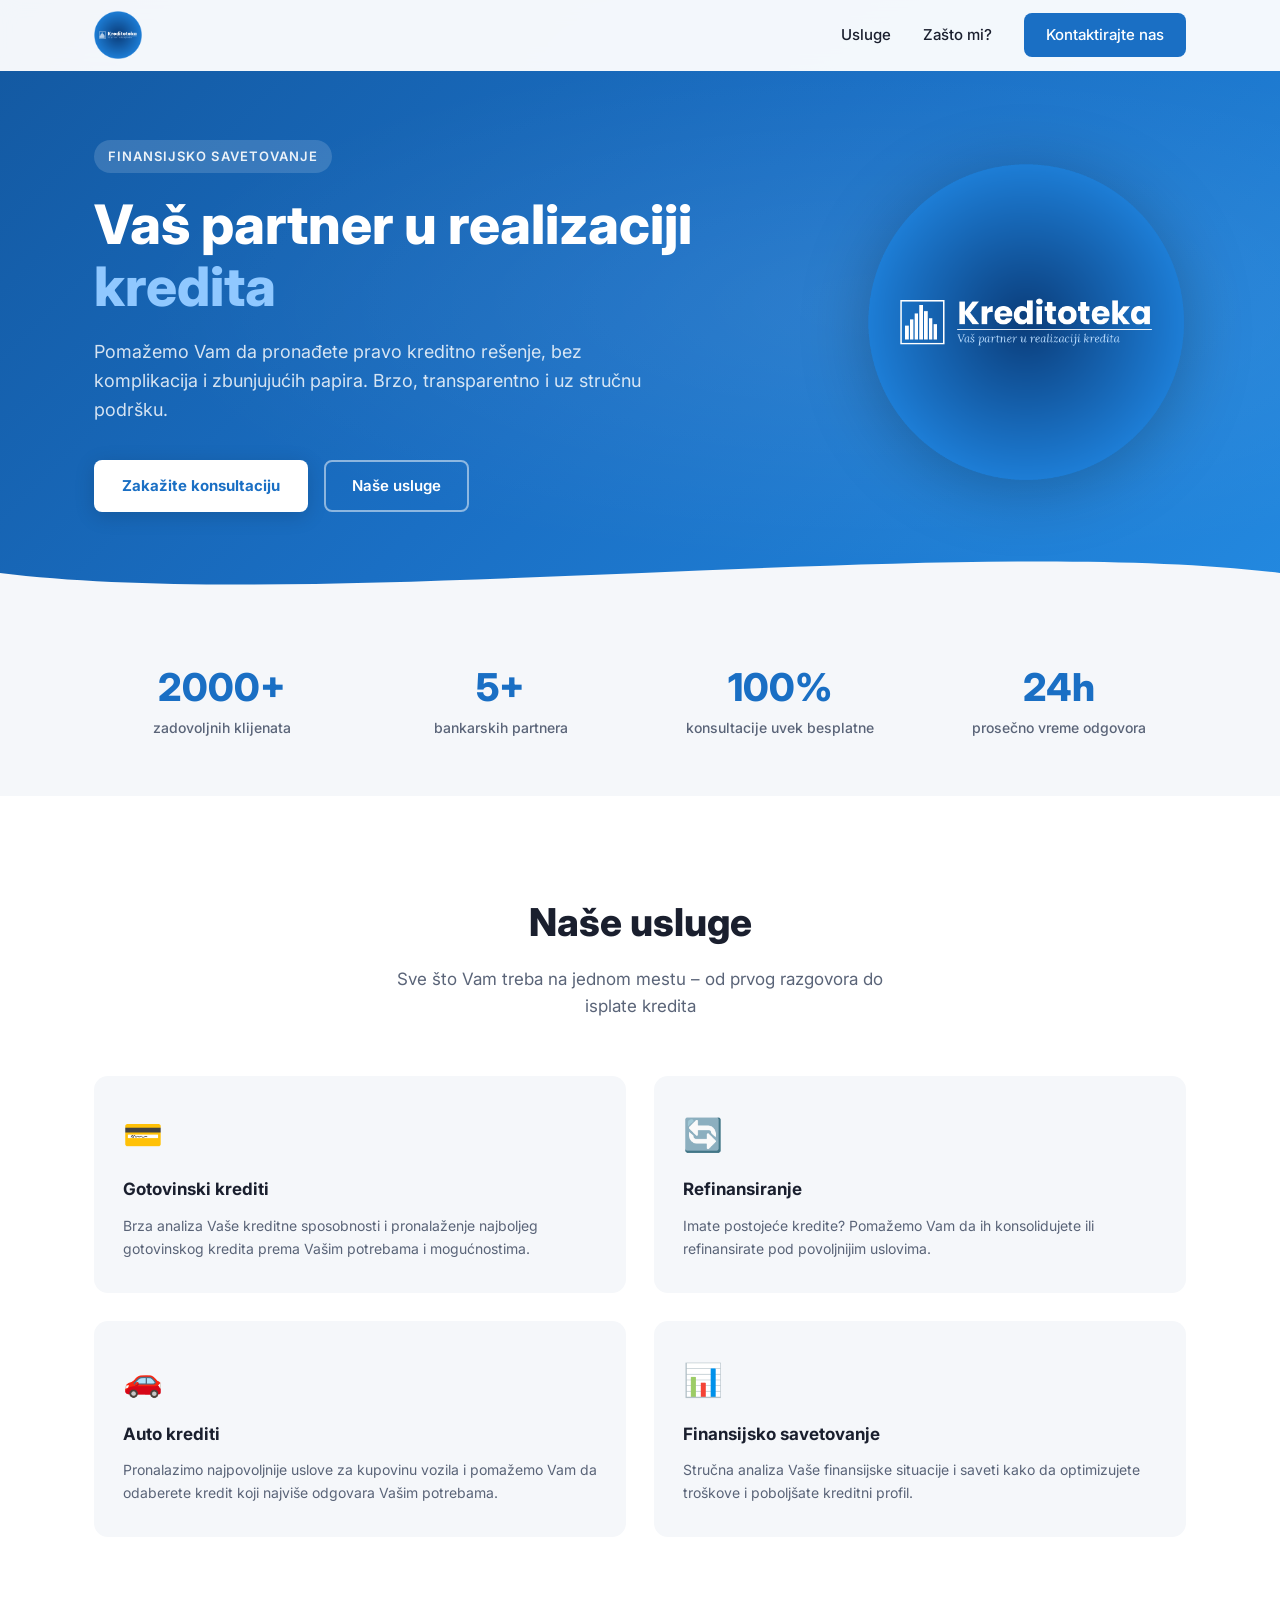
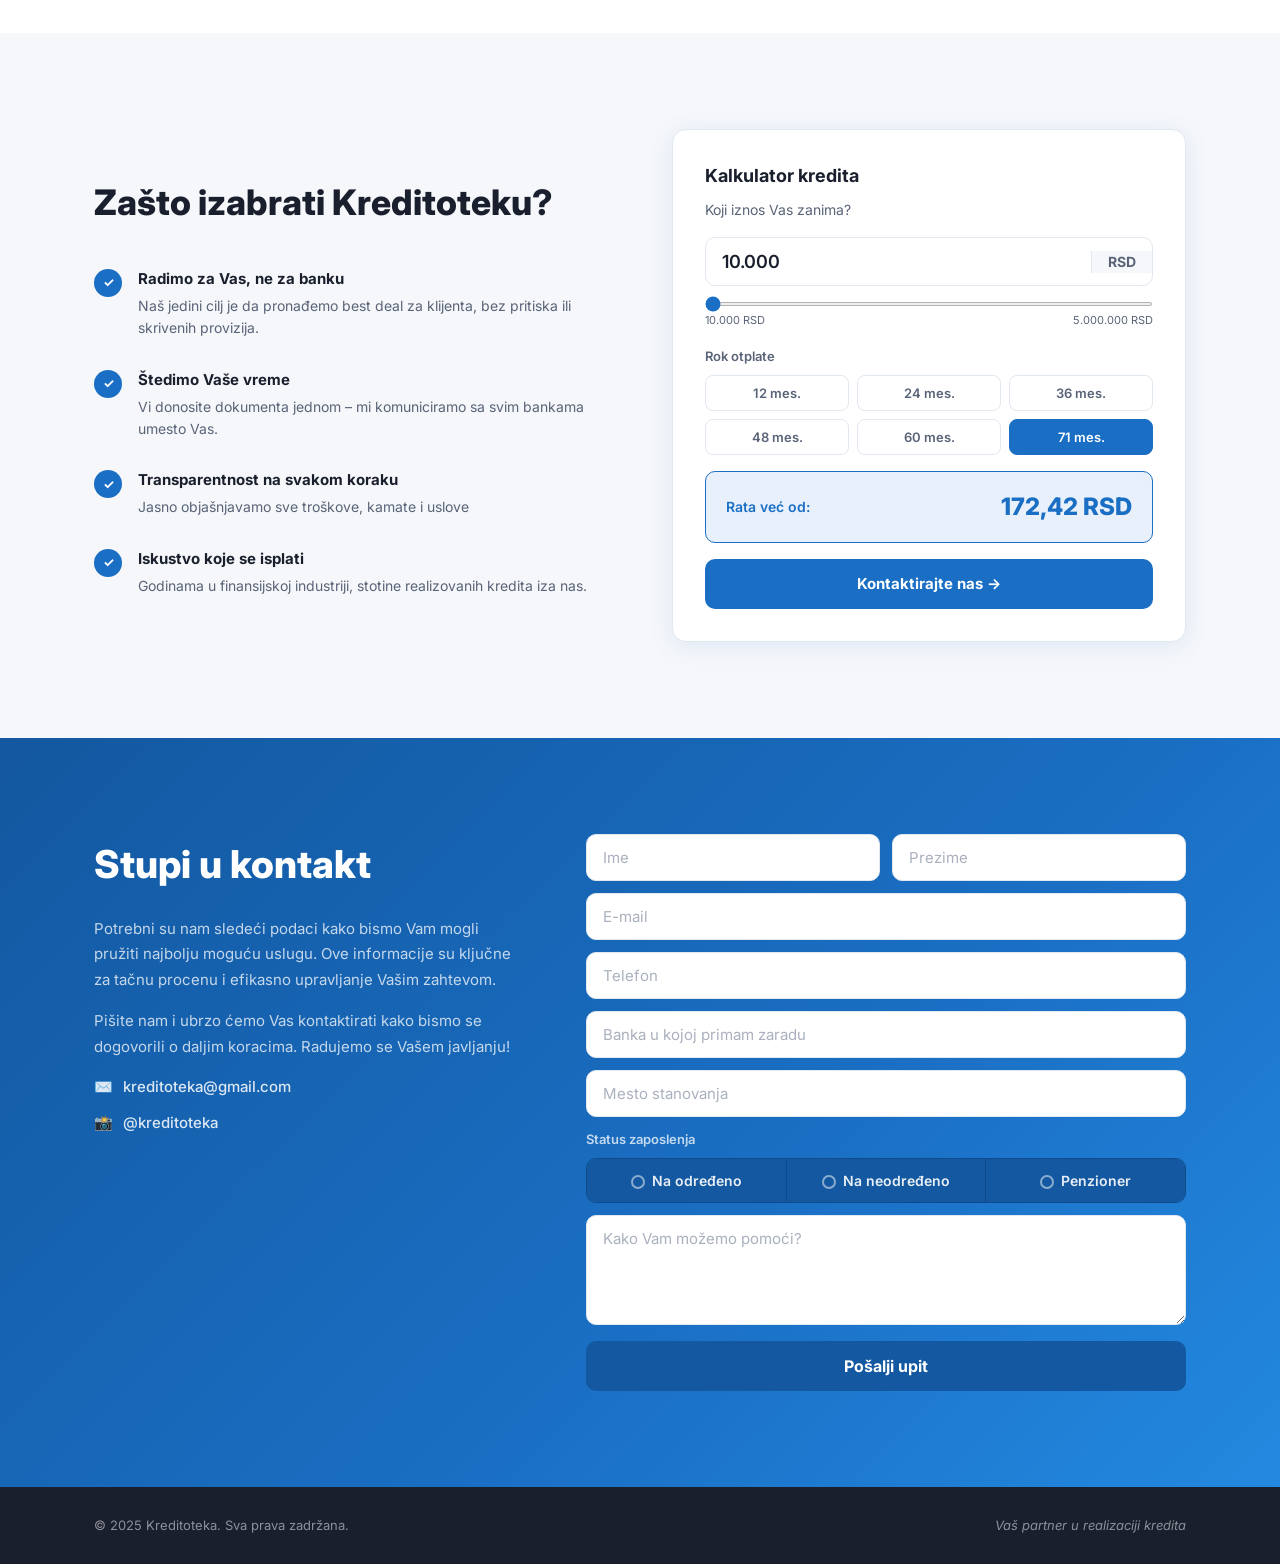
==== index.html @ b8a0afde "feat: netlify forms, lokalne izmene" ====
<!DOCTYPE html>
<html lang="sr">
<head>
  <meta charset="UTF-8" />
  <meta name="viewport" content="width=device-width, initial-scale=1.0" />
  <title>Kreditoteka – Vaš partner u realizaciji kredita</title>
  <meta name="description" content="Kreditoteka – stručno finansijsko savetovanje i podrška pri podizanju kredita." />
  <link rel="stylesheet" href="style.css" />
  <link rel="preconnect" href="https://fonts.googleapis.com" />
  <link rel="preconnect" href="https://fonts.gstatic.com" crossorigin />
  <link href="https://fonts.googleapis.com/css2?family=Inter:wght@400;500;600;700;800&display=swap" rel="stylesheet" />
</head>
<body>

  <!-- NAV -->
  <header class="nav">
    <div class="container nav-inner">
      <a href="#" class="nav-logo">
        <img src="logo.png" alt="Kreditoteka logo" />
      </a>
      <nav class="nav-links">
        <a href="#usluge">Usluge</a>
        <a href="#zasto-mi">Zašto mi?</a>
        <a href="#kontakt" class="btn-nav">Kontaktirajte nas</a>
      </nav>
      <button class="hamburger" id="hamburger" aria-label="Meni">
        <span></span><span></span><span></span>
      </button>
    </div>
    <div class="mobile-menu" id="mobileMenu">
      <a href="#usluge" onclick="closeMenu()">Usluge</a>
      <a href="#zasto-mi" onclick="closeMenu()">Zašto mi?</a>
      <a href="#kontakt" onclick="closeMenu()">Kontaktirajte nas</a>
    </div>
  </header>

  <!-- HERO -->
  <section class="hero">
    <div class="hero-bg"></div>
    <div class="container hero-content">
      <div class="hero-text">
        <span class="hero-tag">Finansijsko savetovanje</span>
        <h1>Vaš partner u realizaciji<br /><span class="accent">kredita</span></h1>
        <p class="hero-sub">Pomažemo Vam da pronađete pravo kreditno rešenje, bez komplikacija i zbunjujućih papira. Brzo, transparentno i uz stručnu podršku.</p>
        <div class="hero-cta">
          <a href="#kontakt" class="btn-primary">Zakažite konsultaciju</a>
          <a href="#usluge" class="btn-ghost">Naše usluge</a>
        </div>
      </div>
      <div class="hero-logo">
        <img src="logo.png" alt="Kreditoteka" />
      </div>
    </div>
    <div class="hero-wave">
      <svg viewBox="0 0 1440 80" xmlns="http://www.w3.org/2000/svg" preserveAspectRatio="none">
        <path d="M0,40 C360,80 1080,0 1440,40 L1440,80 L0,80 Z" fill="#f5f7fa"/>
      </svg>
    </div>
  </section>

  <!-- STATS -->
  <section class="stats">
    <div class="container stats-grid">
      <div class="stat">
        <strong>2000+</strong>
        <span>zadovoljnih klijenata</span>
      </div>
      <div class="stat">
        <strong>5+</strong>
        <span>bankarskih partnera</span>
      </div>
      <div class="stat">
        <strong>100%</strong>
        <span>konsultacije uvek besplatne</span>
      </div>
      <div class="stat">
        <strong>24h</strong>
        <span>prosečno vreme odgovora</span>
      </div>
    </div>
  </section>

  <!-- USLUGE -->
  <section class="usluge" id="usluge">
    <div class="container">
      <div class="section-header">
        <h2>Naše usluge</h2>
        <p>Sve što Vam treba na jednom mestu – od prvog razgovora do isplate kredita</p>
      </div>
      <div class="cards">
        <div class="card">
          <div class="card-icon">💳</div>
          <h3>Gotovinski krediti</h3>
          <p>Brza analiza Vaše kreditne sposobnosti i pronalaženje najboljeg gotovinskog kredita prema Vašim potrebama i mogućnostima.</p>
        </div>
        <div class="card">
          <div class="card-icon">🔄</div>
          <h3>Refinansiranje</h3>
          <p>Imate postojeće kredite? Pomažemo Vam da ih konsolidujete ili refinansirate pod povoljnijim uslovima.</p>
        </div>
        <div class="card">
          <div class="card-icon">🚗</div>
          <h3>Auto krediti</h3>
          <p>Pronalazimo najpovoljnije uslove za kupovinu vozila i pomažemo Vam da odaberete kredit koji najviše odgovara Vašim potrebama.</p>
        </div>
        <div class="card">
          <div class="card-icon">📊</div>
          <h3>Finansijsko savetovanje</h3>
          <p>Stručna analiza Vaše finansijske situacije i saveti kako da optimizujete troškove i poboljšate kreditni profil.</p>
        </div>
      </div>
    </div>
  </section>

  <!-- ZASTO MI -->
  <section class="zasto" id="zasto-mi">
    <div class="container zasto-inner">
      <div class="zasto-text">
        <h2>Zašto izabrati Kreditoteku?</h2>
        <ul class="check-list">
          <li>
            <span class="check">✓</span>
            <div>
              <strong>Radimo za Vas, ne za banku</strong>
              <p>Naš jedini cilj je da pronađemo best deal za klijenta, bez pritiska ili skrivenih provizija.</p>
            </div>
          </li>
          <li>
            <span class="check">✓</span>
            <div>
              <strong>Štedimo Vaše vreme</strong>
              <p>Vi donosite dokumenta jednom – mi komuniciramo sa svim bankama umesto Vas.</p>
            </div>
          </li>
          <li>
            <span class="check">✓</span>
            <div>
              <strong>Transparentnost na svakom koraku</strong>
              <p>Jasno objašnjavamo sve troškove, kamate i uslove</p>
            </div>
          </li>
          <li>
            <span class="check">✓</span>
            <div>
              <strong>Iskustvo koje se isplati</strong>
              <p>Godinama u finansijskoj industriji, stotine realizovanih kredita iza nas.</p>
            </div>
          </li>
        </ul>
      </div>
      <div class="zasto-visual">
        <div class="visual-card calc-card">
          <h4 class="calc-title">Kalkulator kredita</h4>
          <p class="calc-subtitle">Koji iznos Vas zanima?</p>
          <div class="calc-amount-wrap">
            <input type="text" id="calcAmount" value="10.000" inputmode="numeric" placeholder="Unesite iznos" />
            <span class="calc-currency">RSD</span>
          </div>
          <div class="calc-slider-wrap">
            <input type="range" id="calcSlider" min="10000" max="5000000" step="10000" value="10000" />
            <div class="calc-slider-labels">
              <span>10.000 RSD</span><span>5.000.000 RSD</span>
            </div>
          </div>
          <div class="calc-months-wrap">
            <label class="calc-field-label">Rok otplate</label>
            <div class="calc-months-btns">
              <button class="month-btn" data-months="12">12 mes.</button>
              <button class="month-btn" data-months="24">24 mes.</button>
              <button class="month-btn" data-months="36">36 mes.</button>
              <button class="month-btn" data-months="48">48 mes.</button>
              <button class="month-btn" data-months="60">60 mes.</button>
              <button class="month-btn active" data-months="71">71 mes.</button>
            </div>
          </div>
          <div class="calc-result">
            <span>Rata već od:</span>
            <strong id="calcOutput">193,00 €</strong>
          </div>
          <a href="#kontakt" class="btn-calc">Kontaktirajte nas →</a>
        </div>
      </div>
    </div>
  </section>

  <!-- KONTAKT -->
  <section class="kontakt" id="kontakt">
    <div class="container kontakt-inner-new">
      <div class="kontakt-left">
        <h2>Stupi u kontakt</h2>
        <p>Potrebni su nam sledeći podaci kako bismo Vam mogli pružiti najbolju moguću uslugu. Ove informacije su ključne za tačnu procenu i efikasno upravljanje Vašim zahtevom.</p>
        <p>Pišite nam i ubrzo ćemo Vas kontaktirati kako bismo se dogovorili o daljim koracima. Radujemo se Vašem javljanju!</p>
        <div class="kontakt-info">
          <a href="mailto:kreditoteka@gmail.com" class="kontakt-info-item">
            <span>✉️</span> kreditoteka@gmail.com
          </a>
          <a href="https://www.instagram.com/kreditoteka" target="_blank" rel="noopener noreferrer" class="kontakt-info-item">
            <span>📸</span> @kreditoteka
          </a>
        </div>
      </div>
      <div class="kontakt-right">
        <form class="forma" id="kontaktForma" name="kontakt" method="POST" data-netlify="true">
          <div class="forma-row">
            <input type="text" placeholder="Ime" required />
            <input type="text" placeholder="Prezime" required />
          </div>
          <input type="email" placeholder="E-mail" required />
          <input type="tel" placeholder="Telefon" required />
          <input type="text" placeholder="Banka u kojoj primam zaradu" />
          <input type="text" placeholder="Mesto stanovanja" />
          <label class="forma-label">Status zaposlenja</label>
          <div class="status-group">
            <button type="button" class="status-btn" data-value="odredjeno"><span class="radio-dot"></span>Na određeno</button>
            <button type="button" class="status-btn" data-value="neodredjeno"><span class="radio-dot"></span>Na neodređeno</button>
            <button type="button" class="status-btn" data-value="penzioner"><span class="radio-dot"></span>Penzioner</button>
          </div>
          <input type="hidden" id="statusZaposlenja" name="status" />
          <textarea rows="4" placeholder="Kako Vam možemo pomoći?"></textarea>
          <button type="submit" class="btn-forma">Pošalji upit</button>
        </form>
      </div>
    </div>
  </section>

  <!-- FOOTER -->
  <footer class="footer">
    <div class="container footer-inner">
      <p>© 2025 Kreditoteka. Sva prava zadržana.</p>
      <p class="footer-tag">Vaš partner u realizaciji kredita</p>
    </div>
  </footer>

  <script>
    const hamburger = document.getElementById('hamburger');
    const mobileMenu = document.getElementById('mobileMenu');

    hamburger.addEventListener('click', () => {
      hamburger.classList.toggle('open');
      mobileMenu.classList.toggle('open');
    });

    function closeMenu() {
      hamburger.classList.remove('open');
      mobileMenu.classList.remove('open');
    }

    // Smooth scroll + nav highlight on scroll
    document.querySelectorAll('a[href^="#"]').forEach(a => {
      a.addEventListener('click', e => {
        const target = document.querySelector(a.getAttribute('href'));
        if (target) {
          e.preventDefault();
          target.scrollIntoView({ behavior: 'smooth' });
        }
      });
    });

    // Sticky nav shadow
    window.addEventListener('scroll', () => {
      document.querySelector('.nav').classList.toggle('scrolled', window.scrollY > 10);
    });

    // Loan calculator — fixed 7%
    const RATE = 7 / 100 / 12;
    let MONTHS = 71;

    function formatRS(num) {
      return num.toLocaleString('de-DE'); // tačka za hiljade, zarez za decimale (evropski)
    }
    function parseRS(str) {
      return parseFloat(str.replace(/\./g, '').replace(',', '.')) || 0;
    }

    function calcLoan(raw) {
      const monthly = raw > 0 ? (raw * RATE * Math.pow(1+RATE, MONTHS)) / (Math.pow(1+RATE, MONTHS) - 1) : 0;
      document.getElementById('calcOutput').textContent = formatRS(Math.round(monthly * 100) / 100).replace(',', ',') + ' RSD';
    }

    const amountInput = document.getElementById('calcAmount');
    const slider = document.getElementById('calcSlider');

    amountInput.addEventListener('input', () => {
      const digits = amountInput.value.replace(/\./g, '').replace(/[^0-9]/g, '');
      let num = parseInt(digits) || 0;
      if (num > 5000000) num = 5000000;
      const pos = amountInput.selectionStart;
      const oldLen = amountInput.value.length;
      amountInput.value = num > 0 ? formatRS(num) : '';
      const newLen = amountInput.value.length;
      amountInput.setSelectionRange(pos + (newLen - oldLen), pos + (newLen - oldLen));
      slider.value = Math.min(Math.max(num, 10000), 5000000);
      calcLoan(num);
    });

    slider.addEventListener('input', () => {
      const num = parseInt(slider.value);
      amountInput.value = formatRS(num);
      calcLoan(num);
    });

    document.querySelectorAll('.month-btn').forEach(btn => {
      btn.addEventListener('click', () => {
        document.querySelectorAll('.month-btn').forEach(b => b.classList.remove('active'));
        btn.classList.add('active');
        MONTHS = parseInt(btn.dataset.months);
        calcLoan(parseRS(amountInput.value));
      });
    });

    // Status zaposlenja
    document.querySelectorAll('.status-btn').forEach(btn => {
      btn.addEventListener('click', () => {
        document.querySelectorAll('.status-btn').forEach(b => b.classList.remove('active'));
        btn.classList.add('active');
        document.getElementById('statusZaposlenja').value = btn.dataset.value;
      });
    });

    calcLoan(10000);

    // Animate on scroll
    const observer = new IntersectionObserver((entries) => {
      entries.forEach(e => { if (e.isIntersecting) e.target.classList.add('visible'); });
    }, { threshold: 0.1 });

    document.querySelectorAll('.card, .stat, .check-list li, .k-card').forEach(el => observer.observe(el));
  </script>

</body>
</html>
---- style.css ----
*, *::before, *::after { box-sizing: border-box; margin: 0; padding: 0; }

:root {
  --blue: #1a6fc4;
  --blue-dark: #1358a0;
  --blue-light: #e8f1fb;
  --text: #1a1f2e;
  --muted: #5a6478;
  --bg: #f5f7fa;
  --white: #ffffff;
  --radius: 14px;
  --shadow: 0 4px 24px rgba(26,111,196,0.10);
}

html {
  scroll-behavior: smooth;
  overflow-x: hidden;
}

body {
  font-family: 'Inter', sans-serif;
  color: var(--text);
  background: var(--white);
  line-height: 1.6;
  overflow-x: hidden;
}

.container {
  max-width: 1140px;
  margin: 0 auto;
  padding: 0 24px;
}

/* ── NAV ── */
.nav {
  position: fixed;
  top: 0; left: 0; right: 0;
  z-index: 100;
  background: rgba(255,255,255,0.95);
  backdrop-filter: blur(10px);
  border-bottom: 1px solid transparent;
  transition: border-color .2s, box-shadow .2s;
}
.nav.scrolled {
  border-bottom-color: #e2e8f0;
  box-shadow: 0 2px 16px rgba(0,0,0,0.07);
}
.nav-inner {
  display: flex;
  align-items: center;
  justify-content: space-between;
  height: 70px;
}
.nav-logo img {
  height: 48px;
  display: block;
}
.nav-links {
  display: flex;
  align-items: center;
  gap: 32px;
}
.nav-links a {
  text-decoration: none;
  color: var(--text);
  font-weight: 500;
  font-size: 15px;
  transition: color .2s;
}
.nav-links a:hover { color: var(--blue); }
.btn-nav {
  background: var(--blue);
  color: var(--white) !important;
  padding: 10px 22px;
  border-radius: 8px;
  transition: background .2s !important;
}
.btn-nav:hover { background: var(--blue-dark) !important; }

.hamburger {
  display: none;
  flex-direction: column;
  gap: 5px;
  background: none;
  border: none;
  cursor: pointer;
  padding: 4px;
}
.hamburger span {
  display: block;
  width: 24px;
  height: 2px;
  background: var(--text);
  border-radius: 2px;
  transition: transform .3s, opacity .3s;
}
.hamburger.open span:nth-child(1) { transform: translateY(7px) rotate(45deg); }
.hamburger.open span:nth-child(2) { opacity: 0; }
.hamburger.open span:nth-child(3) { transform: translateY(-7px) rotate(-45deg); }

.mobile-menu {
  display: none;
  flex-direction: column;
  background: var(--white);
  border-top: 1px solid #e2e8f0;
  padding: 16px 24px 24px;
  gap: 16px;
}
.mobile-menu a {
  text-decoration: none;
  color: var(--text);
  font-weight: 500;
  font-size: 16px;
}
.mobile-menu.open { display: flex; }

/* ── HERO ── */
.hero {
  position: relative;
  background: linear-gradient(135deg, #1358a0 0%, #1a6fc4 50%, #2389e0 100%);
  padding: 140px 0 100px;
  overflow: hidden;
}
.hero-bg {
  position: absolute;
  inset: 0;
  background: radial-gradient(ellipse at 70% 50%, rgba(255,255,255,0.08) 0%, transparent 60%);
}
.hero-content {
  position: relative;
  display: flex;
  align-items: center;
  justify-content: space-between;
  gap: 48px;
}
.hero-text {
  flex: 1;
  max-width: 600px;
}
.hero-logo {
  flex-shrink: 0;
}
.hero-logo img {
  width: 320px;
  height: 320px;
  object-fit: contain;
  filter: drop-shadow(0 8px 32px rgba(0,0,0,0.25));
}
.hero-tag {
  display: inline-block;
  background: rgba(255,255,255,0.15);
  color: rgba(255,255,255,0.9);
  font-size: 13px;
  font-weight: 600;
  letter-spacing: .08em;
  text-transform: uppercase;
  padding: 6px 14px;
  border-radius: 20px;
  margin-bottom: 20px;
}
.hero h1 {
  font-size: clamp(2.2rem, 5vw, 3.4rem);
  font-weight: 800;
  color: var(--white);
  line-height: 1.15;
  margin-bottom: 20px;
}
.hero h1 .accent {
  color: #90c8ff;
}
.hero-sub {
  font-size: 18px;
  color: rgba(255,255,255,0.82);
  max-width: 560px;
  margin-bottom: 36px;
}
.hero-cta {
  display: flex;
  gap: 16px;
  flex-wrap: wrap;
}
.btn-primary {
  background: var(--white);
  color: var(--blue);
  font-weight: 700;
  font-size: 15px;
  padding: 14px 28px;
  border-radius: 8px;
  text-decoration: none;
  transition: transform .2s, box-shadow .2s;
  box-shadow: 0 4px 20px rgba(0,0,0,0.15);
}
.btn-primary:hover { transform: translateY(-2px); box-shadow: 0 8px 28px rgba(0,0,0,0.2); }
.btn-ghost {
  border: 2px solid rgba(255,255,255,0.5);
  color: var(--white);
  font-weight: 600;
  font-size: 15px;
  padding: 12px 26px;
  border-radius: 8px;
  text-decoration: none;
  transition: background .2s, border-color .2s;
}
.btn-ghost:hover { background: rgba(255,255,255,0.1); border-color: var(--white); }

.hero-wave {
  position: absolute;
  bottom: -1px; left: 0; right: 0;
}
.hero-wave svg { display: block; width: 100%; height: 80px; }

/* ── STATS ── */
.stats {
  background: var(--bg);
  padding: 56px 0;
}
.stats-grid {
  display: grid;
  grid-template-columns: repeat(4, 1fr);
  gap: 24px;
}
.stat {
  text-align: center;
  opacity: 0;
  transform: translateY(20px);
  transition: opacity .5s, transform .5s;
}
.stat.visible { opacity: 1; transform: none; }
.stat strong {
  display: block;
  font-size: 2.4rem;
  font-weight: 800;
  color: var(--blue);
  line-height: 1;
  margin-bottom: 8px;
}
.stat span {
  font-size: 14px;
  color: var(--muted);
  font-weight: 500;
}

/* ── USLUGE ── */
.usluge {
  padding: 96px 0;
  background: var(--white);
}
.section-header {
  text-align: center;
  margin-bottom: 56px;
}
.section-header h2 {
  font-size: clamp(1.8rem, 3vw, 2.4rem);
  font-weight: 800;
  margin-bottom: 12px;
}
.section-header p {
  font-size: 17px;
  color: var(--muted);
  max-width: 520px;
  margin: 0 auto;
}
.section-header.light h2 { color: var(--white); }
.section-header.light p { color: rgba(255,255,255,0.75); }

.cards {
  display: grid;
  grid-template-columns: repeat(2, 1fr);
  gap: 28px;
}
.card {
  background: var(--bg);
  border-radius: var(--radius);
  padding: 32px 28px;
  border: 1px solid transparent;
  transition: border-color .2s, box-shadow .2s, transform .2s, opacity .5s;
  opacity: 0;
  transform: translateY(24px);
}
.card.visible { opacity: 1; transform: none; }
.card:hover {
  border-color: var(--blue);
  box-shadow: var(--shadow);
  transform: translateY(-4px);
}
.card-icon {
  font-size: 2rem;
  margin-bottom: 16px;
}
.card h3 {
  font-size: 17px;
  font-weight: 700;
  margin-bottom: 10px;
}
.card p {
  font-size: 14px;
  color: var(--muted);
  line-height: 1.65;
}

/* ── ZASTO ── */
.zasto {
  background: var(--bg);
  padding: 96px 0;
}
.zasto-inner {
  display: grid;
  grid-template-columns: 1fr 1fr;
  gap: 64px;
  align-items: center;
}
.zasto-text h2 {
  font-size: clamp(1.8rem, 3vw, 2.2rem);
  font-weight: 800;
  margin-bottom: 36px;
}
.check-list {
  list-style: none;
  display: flex;
  flex-direction: column;
  gap: 28px;
}
.check-list li {
  display: flex;
  gap: 16px;
  opacity: 0;
  transform: translateX(-20px);
  transition: opacity .5s, transform .5s;
}
.check-list li.visible { opacity: 1; transform: none; }
.check {
  flex-shrink: 0;
  width: 28px;
  height: 28px;
  background: var(--blue);
  color: var(--white);
  border-radius: 50%;
  display: flex;
  align-items: center;
  justify-content: center;
  font-size: 13px;
  font-weight: 700;
  margin-top: 2px;
}
.check-list strong {
  display: block;
  font-size: 15px;
  font-weight: 700;
  margin-bottom: 4px;
}
.check-list p {
  font-size: 14px;
  color: var(--muted);
  line-height: 1.6;
}

.visual-card {
  background: var(--white);
  border-radius: var(--radius);
  padding: 32px;
  box-shadow: var(--shadow);
  border: 1px solid #e2e8f0;
}
.vc-row {
  display: flex;
  justify-content: space-between;
  align-items: center;
  padding: 14px 16px;
  border-radius: 8px;
  margin-bottom: 8px;
  font-size: 14px;
  font-weight: 500;
}
.vc-row.highlight {
  background: var(--blue-light);
  border: 1.5px solid var(--blue);
}
.rate {
  font-weight: 700;
  font-size: 16px;
}
.rate.bad { color: var(--muted); }
.rate.good { color: var(--blue); }
.vc-note {
  text-align: center;
  font-size: 12px;
  color: var(--muted);
  margin-top: 12px;
}

.calc-card { display: flex; flex-direction: column; gap: 16px; }

.calc-title {
  font-size: 18px;
  font-weight: 700;
  color: var(--text);
}
.calc-subtitle {
  font-size: 14px;
  color: var(--muted);
  margin-top: -8px;
}
.calc-amount-wrap {
  display: flex;
  align-items: center;
  border: 1.5px solid #e2e8f0;
  border-radius: 10px;
  overflow: hidden;
  transition: border-color .2s;
}
.calc-amount-wrap:focus-within { border-color: var(--blue); }
.calc-amount-wrap input {
  flex: 1;
  border: none;
  outline: none;
  padding: 13px 16px;
  font-size: 18px;
  font-weight: 600;
  font-family: inherit;
  color: var(--text);
  background: transparent;
  -moz-appearance: textfield;
}
.calc-amount-wrap input::-webkit-outer-spin-button,
.calc-amount-wrap input::-webkit-inner-spin-button {
  -webkit-appearance: none;
  margin: 0;
}
.calc-currency {
  padding: 0 16px;
  font-size: 14px;
  font-weight: 700;
  color: var(--muted);
  background: var(--bg);
  height: 100%;
  display: flex;
  align-items: center;
  border-left: 1.5px solid #e2e8f0;
}
.calc-field-label {
  font-size: 13px;
  font-weight: 600;
  color: var(--muted);
  display: block;
  margin-bottom: 8px;
}
.calc-months-wrap { display: flex; flex-direction: column; }
.calc-months-btns {
  display: grid;
  grid-template-columns: repeat(3, 1fr);
  gap: 8px;
}
.month-btn {
  border: 1.5px solid #e2e8f0;
  background: var(--white);
  border-radius: 8px;
  padding: 9px 6px;
  font-size: 13px;
  font-weight: 600;
  font-family: inherit;
  color: var(--muted);
  cursor: pointer;
  transition: border-color .2s, background .2s, color .2s;
}
.month-btn:hover { border-color: var(--blue); color: var(--blue); }
.month-btn.active { border-color: var(--blue); background: var(--blue); color: var(--white); }

.calc-slider-wrap { display: flex; flex-direction: column; gap: 6px; }
.calc-slider-wrap input[type=range] {
  width: 100%;
  accent-color: var(--blue);
  height: 4px;
  cursor: pointer;
}
.calc-slider-labels {
  display: flex;
  justify-content: space-between;
  font-size: 11px;
  color: var(--muted);
}
.calc-result {
  display: flex;
  justify-content: space-between;
  align-items: center;
  background: var(--blue-light);
  border: 1.5px solid var(--blue);
  border-radius: 10px;
  padding: 16px 20px;
}
.calc-result span { font-size: 14px; font-weight: 600; color: var(--blue); }
.calc-result strong { font-size: 24px; font-weight: 800; color: var(--blue); }

.btn-calc {
  display: block;
  text-align: center;
  background: var(--blue);
  color: var(--white);
  font-weight: 700;
  font-size: 15px;
  padding: 13px;
  border-radius: 10px;
  text-decoration: none;
  transition: background .2s;
}
.btn-calc:hover { background: var(--blue-dark); }

/* ── KONTAKT ── */
.kontakt {
  background: linear-gradient(135deg, #1358a0 0%, #1a6fc4 60%, #2389e0 100%);
  padding: 96px 0;
}
.kontakt-inner { text-align: center; }
.kontakt-cards {
  display: flex;
  justify-content: center;
  gap: 24px;
  margin-top: 48px;
  flex-wrap: wrap;
}
.k-card {
  background: rgba(255,255,255,0.12);
  backdrop-filter: blur(8px);
  border: 1.5px solid rgba(255,255,255,0.25);
  border-radius: var(--radius);
  padding: 36px 48px;
  display: flex;
  flex-direction: column;
  align-items: center;
  gap: 10px;
  text-decoration: none;
  color: var(--white);
  min-width: 220px;
  transition: background .2s, transform .2s, opacity .5s;
  opacity: 0;
  transform: translateY(20px);
}
.k-card.visible { opacity: 1; transform: none; }
.k-card:hover {
  background: rgba(255,255,255,0.2);
  transform: translateY(-4px);
}
.k-icon {
  font-size: 1.8rem;
  line-height: 1;
}
.k-card strong {
  font-size: 16px;
  font-weight: 700;
}
.k-card span {
  font-size: 14px;
  opacity: 0.85;
}
.k-card.insta .k-icon { color: var(--white); }

/* ── KONTAKT FORMA ── */
.kontakt-inner-new {
  display: grid;
  grid-template-columns: 1fr 1.4fr;
  gap: 64px;
  align-items: start;
}
.kontakt-left h2 {
  font-size: clamp(1.8rem, 3vw, 2.4rem);
  font-weight: 800;
  color: var(--white);
  margin-bottom: 20px;
}
.kontakt-left p {
  font-size: 15px;
  color: rgba(255,255,255,0.75);
  line-height: 1.7;
  margin-bottom: 16px;
}
.kontakt-info {
  display: flex;
  flex-direction: column;
  gap: 12px;
  margin-top: 8px;
}
.kontakt-info-item {
  display: flex;
  align-items: center;
  gap: 10px;
  color: rgba(255,255,255,0.85);
  text-decoration: none;
  font-size: 15px;
  font-weight: 500;
  transition: color .2s;
}
.kontakt-info-item:hover { color: var(--white); }

.forma {
  display: flex;
  flex-direction: column;
  gap: 12px;
}
.forma-row {
  display: grid;
  grid-template-columns: 1fr 1fr;
  gap: 12px;
}
.forma input,
.forma textarea {
  width: 100%;
  background: var(--white);
  border: 1.5px solid #e2e8f0;
  border-radius: 10px;
  padding: 13px 16px;
  font-size: 15px;
  font-family: inherit;
  color: var(--text);
  outline: none;
  transition: border-color .2s;
}
.forma-label {
  display: block;
  font-size: 13px;
  font-weight: 600;
  color: rgba(255,255,255,0.75);
  margin-bottom: -4px;
}
.status-group {
  display: grid;
  grid-template-columns: repeat(3, 1fr);
  border: 1.5px solid #0f4a8a;
  border-radius: 10px;
  overflow: hidden;
}
.status-btn {
  background: var(--blue-dark);
  border: none;
  border-right: 1.5px solid #0f4a8a;
  padding: 13px 8px;
  font-size: 14px;
  font-weight: 600;
  font-family: inherit;
  color: rgba(255,255,255,0.9);
  cursor: pointer;
  transition: background .2s, color .2s;
}
.status-btn:last-child { border-right: none; }
.status-btn:hover { background: #0f4a8a; color: var(--white); }
.status-btn.active { background: var(--white); color: var(--blue); }
.status-btn.active .radio-dot { background: var(--blue); border-color: var(--blue); box-shadow: inset 0 0 0 3px var(--white); }

.radio-dot {
  display: inline-block;
  width: 14px;
  height: 14px;
  border-radius: 50%;
  border: 2px solid rgba(255,255,255,0.5);
  margin-right: 7px;
  vertical-align: middle;
  flex-shrink: 0;
  transition: background .2s, border-color .2s, box-shadow .2s;
}
.status-btn.active .radio-dot { background: var(--blue); border-color: var(--blue); box-shadow: inset 0 0 0 3px var(--white); }

.radio-dot {
  display: inline-block;
  width: 14px;
  height: 14px;
  border-radius: 50%;
  border: 2px solid rgba(255,255,255,0.5);
  margin-right: 7px;
  vertical-align: middle;
  flex-shrink: 0;
  transition: background .2s, border-color .2s, box-shadow .2s;
}
.forma input::placeholder,
.forma textarea::placeholder { color: #aab0be; }
.forma input:focus,
.forma textarea:focus { border-color: var(--blue); }
.forma textarea { resize: vertical; min-height: 110px; }
.btn-forma {
  background: var(--blue-dark);
  color: var(--white);
  font-weight: 700;
  font-size: 16px;
  font-family: inherit;
  border: none;
  border-radius: 10px;
  padding: 15px;
  cursor: pointer;
  transition: background .2s, transform .2s;
  margin-top: 4px;
}
.btn-forma:hover { background: #0f4a8a; transform: translateY(-2px); }

@media (max-width: 860px) {
  .kontakt-inner-new { grid-template-columns: 1fr; gap: 40px; }
  .forma-row { grid-template-columns: 1fr; }
}

/* ── FOOTER ── */
.footer {
  background: var(--text);
  padding: 28px 0;
}
.footer-inner {
  display: flex;
  justify-content: space-between;
  align-items: center;
  flex-wrap: wrap;
  gap: 8px;
}
.footer p {
  font-size: 13px;
  color: rgba(255,255,255,0.5);
}
.footer-tag {
  font-style: italic;
}

/* ── RESPONSIVE ── */
@media (max-width: 900px) {
  .stats-grid { grid-template-columns: repeat(2, 1fr); }
  .cards { grid-template-columns: repeat(2, 1fr); }
  .zasto-inner { grid-template-columns: 1fr; gap: 40px; }
  .hero-logo img { width: 260px; height: 260px; }
}

@media (max-width: 640px) {
  .nav-links { display: none; }
  .hamburger { display: flex; }

  /* Hero */
  .hero { padding: 100px 0 70px; }
  .hero-content { flex-direction: column-reverse; align-items: center; text-align: center; gap: 24px; }
  .hero-text { max-width: 100%; }
  .hero-logo img { width: 160px; height: 160px; }
  .hero-cta { justify-content: center; }
  .hero-sub { font-size: 16px; }

  /* Stats */
  .stats-grid { grid-template-columns: repeat(2, 1fr); gap: 16px; }
  .stat strong { font-size: 2rem; }

  /* Usluge */
  .usluge { padding: 64px 0; }
  .cards { grid-template-columns: 1fr; }

  /* Zasto */
  .zasto { padding: 64px 0; }
  .zasto-inner { gap: 32px; }
  .visual-card { padding: 24px 16px; width: 100%; box-sizing: border-box; }
  .calc-months-btns { grid-template-columns: repeat(3, 1fr); }
  .zasto-visual { width: 100%; overflow: hidden; }
  .check-list li { overflow: hidden; }
  .check-list p { word-break: break-word; }

  /* Kontakt */
  .kontakt { padding: 64px 0; }
  .kontakt-cards { flex-direction: column; align-items: center; }
  .k-card { width: 100%; max-width: 100%; padding: 28px 24px; }

  /* Footer */
  .footer-inner { flex-direction: column; text-align: center; gap: 4px; }

  /* General */
  .section-header { margin-bottom: 36px; }
  .section-header p { font-size: 15px; }
}
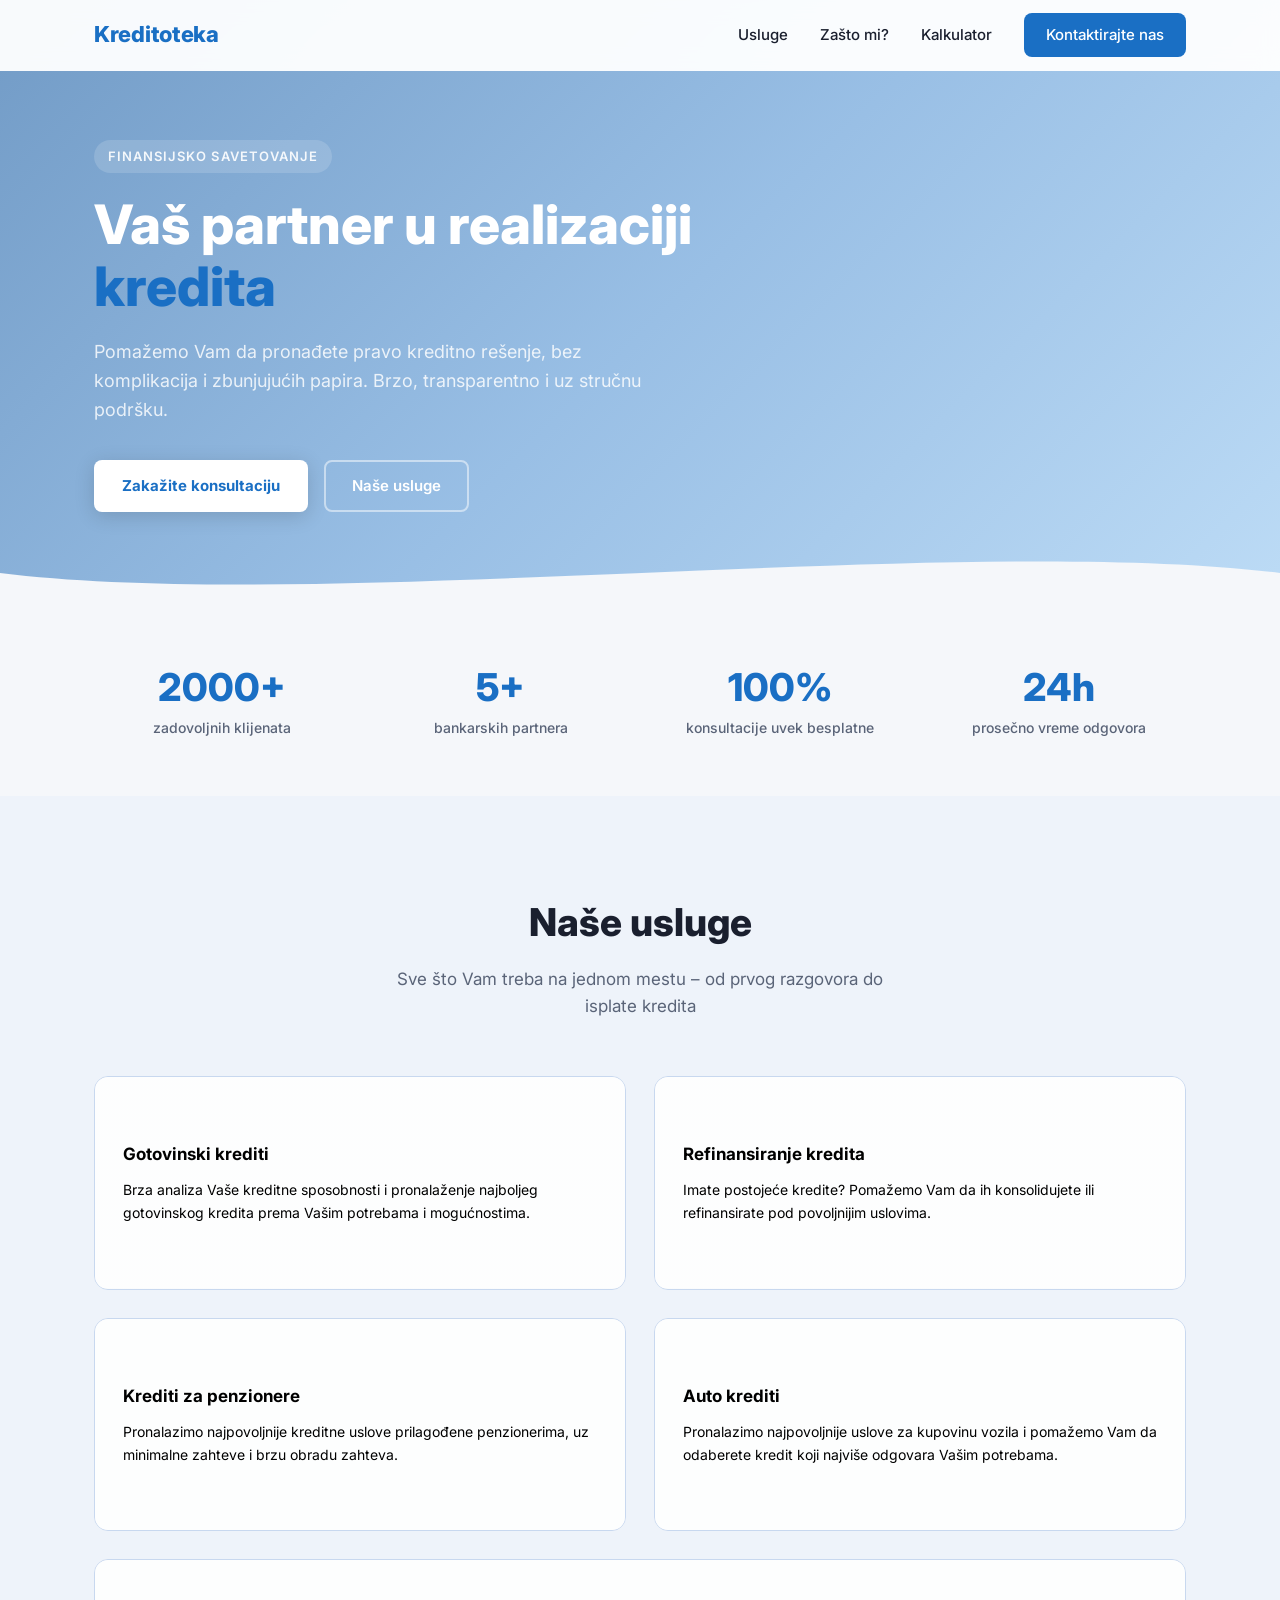
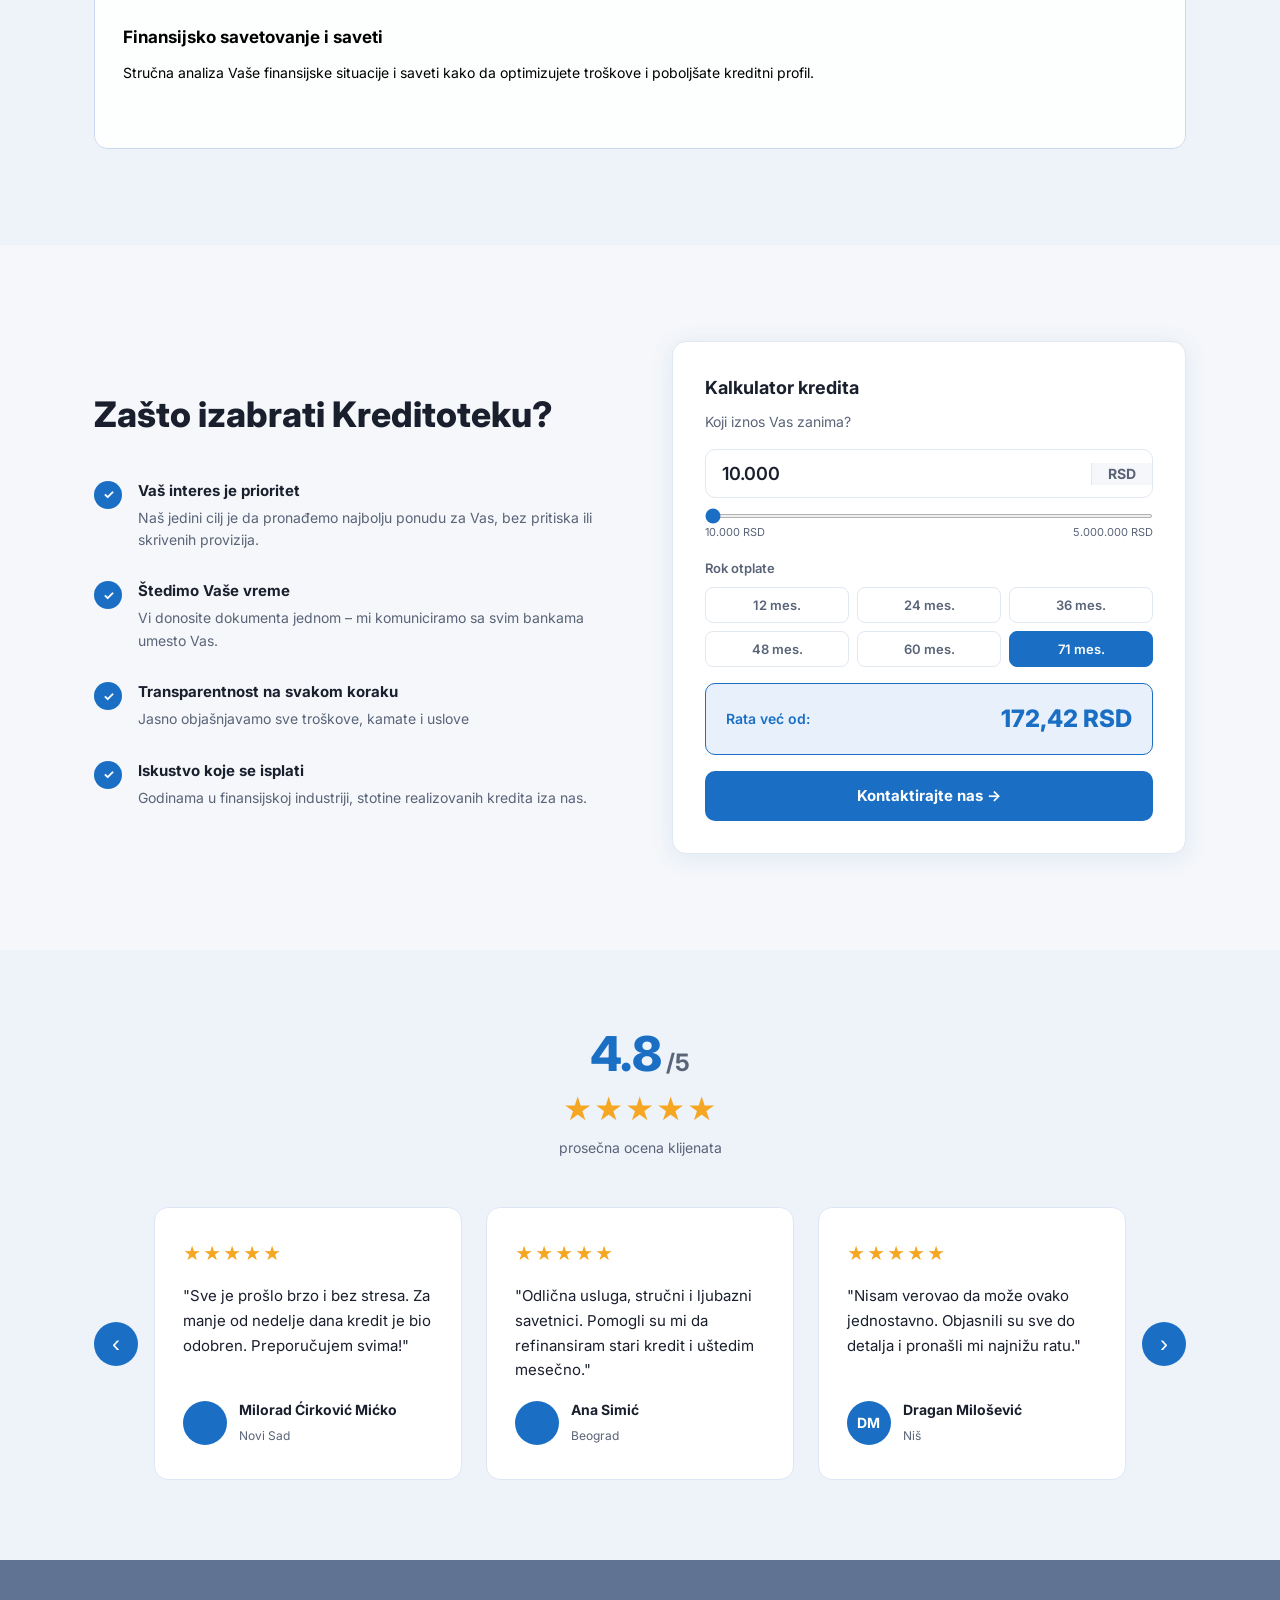
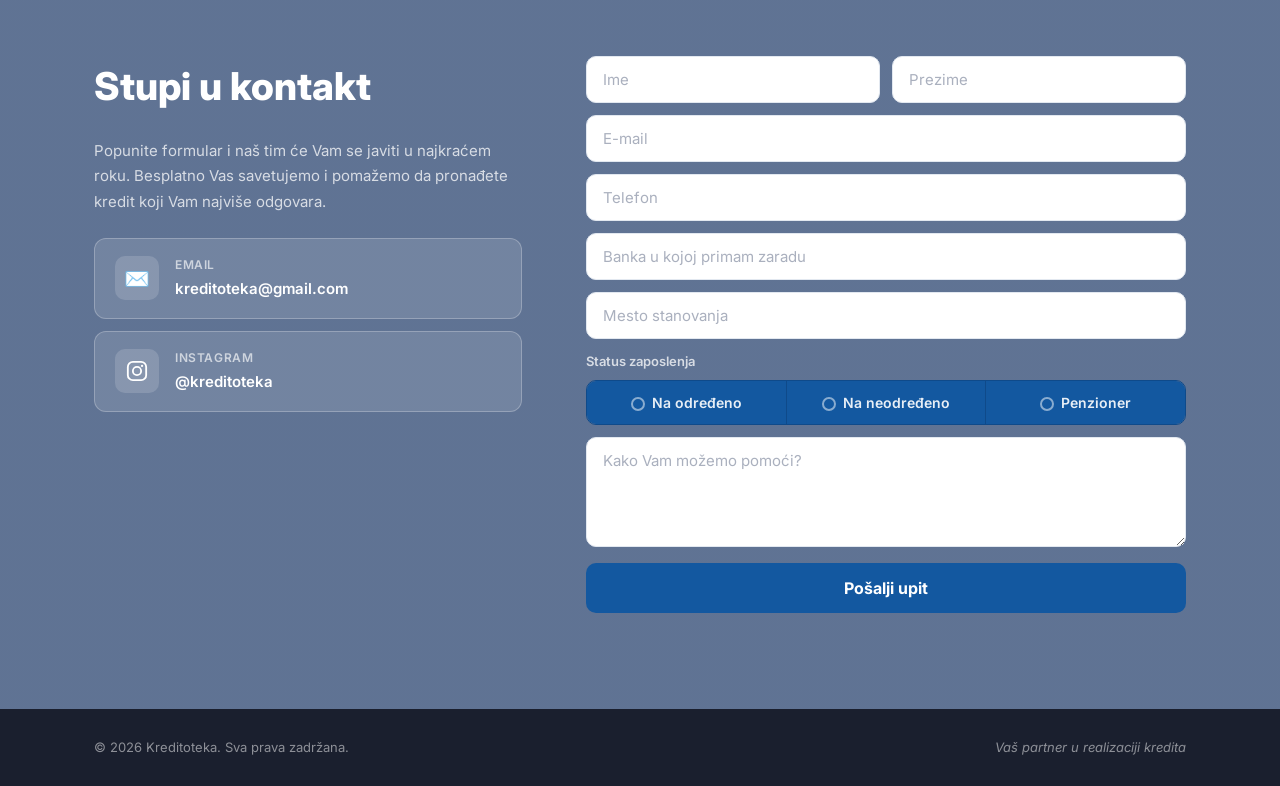
==== commit ff2dc583: "feat: kartice sa slikama, recenzije karusel, poboljsan dizajn - background slike na karticama usluga" ====
--- a/index.html
+++ b/index.html
@@ -16,11 +16,12 @@
   <header class="nav">
     <div class="container nav-inner">
       <a href="#" class="nav-logo">
-        <img src="logo.png" alt="Kreditoteka logo" />
+        Kreditoteka
       </a>
       <nav class="nav-links">
         <a href="#usluge">Usluge</a>
         <a href="#zasto-mi">Zašto mi?</a>
+        <a href="#zasto-mi">Kalkulator</a>
         <a href="#kontakt" class="btn-nav">Kontaktirajte nas</a>
       </nav>
       <button class="hamburger" id="hamburger" aria-label="Meni">
@@ -47,9 +48,6 @@
           <a href="#usluge" class="btn-ghost">Naše usluge</a>
         </div>
       </div>
-      <div class="hero-logo">
-        <img src="logo.png" alt="Kreditoteka" />
-      </div>
     </div>
     <div class="hero-wave">
       <svg viewBox="0 0 1440 80" xmlns="http://www.w3.org/2000/svg" preserveAspectRatio="none">
@@ -88,24 +86,29 @@
         <p>Sve što Vam treba na jednom mestu – od prvog razgovora do isplate kredita</p>
       </div>
       <div class="cards">
-        <div class="card">
+        <div class="card card-gotovinski">
           <div class="card-icon">💳</div>
           <h3>Gotovinski krediti</h3>
           <p>Brza analiza Vaše kreditne sposobnosti i pronalaženje najboljeg gotovinskog kredita prema Vašim potrebama i mogućnostima.</p>
         </div>
-        <div class="card">
+        <div class="card card-refinansiranje">
           <div class="card-icon">🔄</div>
-          <h3>Refinansiranje</h3>
+          <h3>Refinansiranje kredita</h3>
           <p>Imate postojeće kredite? Pomažemo Vam da ih konsolidujete ili refinansirate pod povoljnijim uslovima.</p>
         </div>
-        <div class="card">
+        <div class="card card-penzioneri">
+          <div class="card-icon">👴</div>
+          <h3>Krediti za penzionere</h3>
+          <p>Pronalazimo najpovoljnije kreditne uslove prilagođene penzionerima, uz minimalne zahteve i brzu obradu zahteva.</p>
+        </div>
+        <div class="card card-auto">
           <div class="card-icon">🚗</div>
           <h3>Auto krediti</h3>
           <p>Pronalazimo najpovoljnije uslove za kupovinu vozila i pomažemo Vam da odaberete kredit koji najviše odgovara Vašim potrebama.</p>
         </div>
-        <div class="card">
+        <div class="card card-finansijsko card-wide">
           <div class="card-icon">📊</div>
-          <h3>Finansijsko savetovanje</h3>
+          <h3>Finansijsko savetovanje i saveti</h3>
           <p>Stručna analiza Vaše finansijske situacije i saveti kako da optimizujete troškove i poboljšate kreditni profil.</p>
         </div>
       </div>
@@ -121,8 +124,8 @@
           <li>
             <span class="check">✓</span>
             <div>
-              <strong>Radimo za Vas, ne za banku</strong>
-              <p>Naš jedini cilj je da pronađemo best deal za klijenta, bez pritiska ili skrivenih provizija.</p>
+              <strong>Vaš interes je prioritet</strong>
+              <p>Naš jedini cilj je da pronađemo najbolju ponudu za Vas, bez pritiska ili skrivenih provizija.</p>
             </div>
           </li>
           <li>
@@ -149,7 +152,7 @@
         </ul>
       </div>
       <div class="zasto-visual">
-        <div class="visual-card calc-card">
+        <div class="visual-card calc-card" id="kalkulator">
           <h4 class="calc-title">Kalkulator kredita</h4>
           <p class="calc-subtitle">Koji iznos Vas zanima?</p>
           <div class="calc-amount-wrap">
@@ -184,31 +187,123 @@
   </section>
 
   <!-- KONTAKT -->
+  <section class="recenzije">
+    <div class="container">
+      <div class="recenzije-header">
+        <div class="prosecna-ocena">
+          <div class="ocena-red">
+            <span class="ocena-broj">4.8</span>
+            <span class="ocena-max">/5</span>
+          </div>
+          <div class="zvezde">★★★★★</div>
+          <span class="ocena-tekst">prosečna ocena klijenata</span>
+        </div>
+      </div>
+      <div class="karusel-wrapper">
+        <button class="karusel-btn karusel-prev">&#8249;</button>
+        <div class="karusel-track-outer">
+          <div class="karusel-track">
+            <div class="recenzija-kartica">
+              <div class="rec-zvezde">★★★★★</div>
+              <p>"Sve je prošlo brzo i bez stresa. Za manje od nedelje dana kredit je bio odobren. Preporučujem svima!"</p>
+              <div class="rec-autor">
+                <div class="rec-inicijali" style="background-image:url('https://images.unsplash.com/photo-1472099645785-5658abf4ff4e?w=100&q=80');background-size:cover;background-position:center;"></div>
+                <div>
+                  <strong>Milorad Ćirković Mićko</strong>
+                  <span>Novi Sad</span>
+                </div>
+              </div>
+            </div>
+            <div class="recenzija-kartica">
+              <div class="rec-zvezde">★★★★★</div>
+              <p>"Odlična usluga, stručni i ljubazni savetnici. Pomogli su mi da refinansiram stari kredit i uštedim mesečno."</p>
+              <div class="rec-autor">
+                <div class="rec-inicijali" style="background-image:url('https://images.unsplash.com/photo-1494790108377-be9c29b29330?w=100&q=80');background-size:cover;background-position:center;"></div>
+                <div>
+                  <strong>Ana Simić</strong>
+                  <span>Beograd</span>
+                </div>
+              </div>
+            </div>
+            <div class="recenzija-kartica">
+              <div class="rec-zvezde">★★★★★</div>
+              <p>"Nisam verovao da može ovako jednostavno. Objasnili su sve do detalja i pronašli mi najnižu ratu."</p>
+              <div class="rec-autor">
+                <div class="rec-inicijali">DM</div>
+                <div>
+                  <strong>Dragan Milošević</strong>
+                  <span>Niš</span>
+                </div>
+              </div>
+            </div>
+            <div class="recenzija-kartica">
+              <div class="rec-zvezde">★★★★☆</div>
+              <p>"Profesionalan tim koji zaista brine o klijentima. Auto kredit sredili smo za dva dana."</p>
+              <div class="rec-autor">
+                <div class="rec-inicijali" style="background-image:url('https://images.unsplash.com/photo-1438761681033-6461ffad8d80?w=100&q=80');background-size:cover;background-position:center;"></div>
+                <div>
+                  <strong>Jelena Petrović</strong>
+                  <span>Kragujevac</span>
+                </div>
+              </div>
+            </div>
+            <div class="recenzija-kartica">
+              <div class="rec-zvezde">★★★★★</div>
+              <p>"Kao penzioner nisam znao kuda da se okrenemo. Kreditoteka nas je provela kroz ceo proces bez ikakvih komplikacija."</p>
+              <div class="rec-autor">
+                <div class="rec-inicijali">SR</div>
+                <div>
+                  <strong>Slobodan Radović</strong>
+                  <span>Subotica</span>
+                </div>
+              </div>
+            </div>
+          </div>
+        </div>
+        <button class="karusel-btn karusel-next">&#8250;</button>
+      </div>
+    </div>
+  </section>
+
   <section class="kontakt" id="kontakt">
     <div class="container kontakt-inner-new">
       <div class="kontakt-left">
         <h2>Stupi u kontakt</h2>
-        <p>Potrebni su nam sledeći podaci kako bismo Vam mogli pružiti najbolju moguću uslugu. Ove informacije su ključne za tačnu procenu i efikasno upravljanje Vašim zahtevom.</p>
-        <p>Pišite nam i ubrzo ćemo Vas kontaktirati kako bismo se dogovorili o daljim koracima. Radujemo se Vašem javljanju!</p>
-        <div class="kontakt-info">
-          <a href="mailto:kreditoteka@gmail.com" class="kontakt-info-item">
-            <span>✉️</span> kreditoteka@gmail.com
+        <p>Popunite formular i naš tim će Vam se javiti u najkraćem roku. Besplatno Vas savetujemo i pomažemo da pronađete kredit koji Vam najviše odgovara.</p>
+        <div class="kontakt-kartice">
+          <a href="mailto:kreditoteka@gmail.com" class="kontakt-kartica">
+            <div class="kontakt-kartica-ikona">✉️</div>
+            <div>
+              <strong>Email</strong>
+              <span>kreditoteka@gmail.com</span>
+            </div>
           </a>
-          <a href="https://www.instagram.com/kreditoteka" target="_blank" rel="noopener noreferrer" class="kontakt-info-item">
-            <span>📸</span> @kreditoteka
+          <a href="https://www.instagram.com/kreditoteka" target="_blank" rel="noopener noreferrer" class="kontakt-kartica">
+            <div class="kontakt-kartica-ikona">
+              <svg width="22" height="22" viewBox="0 0 24 24" fill="none" xmlns="http://www.w3.org/2000/svg">
+                <rect x="2" y="2" width="20" height="20" rx="5.5" stroke="currentColor" stroke-width="2"/>
+                <circle cx="12" cy="12" r="4.5" stroke="currentColor" stroke-width="2"/>
+                <circle cx="17.5" cy="6.5" r="1.25" fill="currentColor"/>
+              </svg>
+            </div>
+            <div>
+              <strong>Instagram</strong>
+              <span>@kreditoteka</span>
+            </div>
           </a>
         </div>
       </div>
       <div class="kontakt-right">
-        <form class="forma" id="kontaktForma" name="kontakt" method="POST" data-netlify="true">
+        <form class="forma" id="kontaktForma" action="https://formspree.io/f/xwvdvnja" method="POST">
+          <input type="hidden" name="_next" value="https://kreditoteka.netlify.app/success.html" />
           <div class="forma-row">
-            <input type="text" placeholder="Ime" required />
-            <input type="text" placeholder="Prezime" required />
-          </div>
-          <input type="email" placeholder="E-mail" required />
-          <input type="tel" placeholder="Telefon" required />
-          <input type="text" placeholder="Banka u kojoj primam zaradu" />
-          <input type="text" placeholder="Mesto stanovanja" />
+            <input type="text" name="ime" placeholder="Ime" required />
+            <input type="text" name="prezime" placeholder="Prezime" required />
+          </div>
+          <input type="email" name="email" placeholder="E-mail" required />
+          <input type="tel" name="telefon" placeholder="Telefon" required />
+          <input type="text" name="banka" placeholder="Banka u kojoj primam zaradu" />
+          <input type="text" name="mesto" placeholder="Mesto stanovanja" />
           <label class="forma-label">Status zaposlenja</label>
           <div class="status-group">
             <button type="button" class="status-btn" data-value="odredjeno"><span class="radio-dot"></span>Na određeno</button>
@@ -216,7 +311,7 @@
             <button type="button" class="status-btn" data-value="penzioner"><span class="radio-dot"></span>Penzioner</button>
           </div>
           <input type="hidden" id="statusZaposlenja" name="status" />
-          <textarea rows="4" placeholder="Kako Vam možemo pomoći?"></textarea>
+          <textarea name="poruka" rows="4" placeholder="Kako Vam možemo pomoći?"></textarea>
           <button type="submit" class="btn-forma">Pošalji upit</button>
         </form>
       </div>
@@ -226,7 +321,7 @@
   <!-- FOOTER -->
   <footer class="footer">
     <div class="container footer-inner">
-      <p>© 2025 Kreditoteka. Sva prava zadržana.</p>
+      <p>© 2026 Kreditoteka. Sva prava zadržana.</p>
       <p class="footer-tag">Vaš partner u realizaciji kredita</p>
     </div>
   </footer>
@@ -326,6 +421,39 @@
 
     document.querySelectorAll('.card, .stat, .check-list li, .k-card').forEach(el => observer.observe(el));
   </script>
+  <script>
+    const track = document.querySelector('.karusel-track');
+    const origCards = Array.from(document.querySelectorAll('.recenzija-kartica'));
+    const prev = document.querySelector('.karusel-prev');
+    const next = document.querySelector('.karusel-next');
+    const total = origCards.length;
+
+    // kloniramo kartice pre i posle za beskonacni loop
+    origCards.forEach(c => track.appendChild(c.cloneNode(true)));
+    origCards.forEach(c => track.insertBefore(c.cloneNode(true), track.firstChild));
+
+    let idx = total; // startujemo od originalnih (posle prvih klonova)
+
+    function cardWidth() {
+      return track.children[0].offsetWidth + 24;
+    }
+
+    function goTo(i, animated) {
+      track.style.transition = animated ? 'transform 0.4s ease' : 'none';
+      track.style.transform = `translateX(-${i * cardWidth()}px)`;
+    }
+
+    goTo(idx, false);
+
+    track.addEventListener('transitionend', () => {
+      if (idx >= total * 2) { idx = total; goTo(idx, false); }
+      if (idx <= 0) { idx = total; goTo(idx, false); }
+    });
+
+    next.addEventListener('click', () => { idx++; goTo(idx, true); });
+    prev.addEventListener('click', () => { idx--; goTo(idx, true); });
+    window.addEventListener('resize', () => goTo(idx, false));
+  </script>
 
 </body>
 </html>
--- a/style.css
+++ b/style.css
@@ -51,9 +51,12 @@
   justify-content: space-between;
   height: 70px;
 }
-.nav-logo img {
-  height: 48px;
-  display: block;
+.nav-logo {
+  font-size: 22px;
+  font-weight: 800;
+  color: var(--blue) !important;
+  text-decoration: none;
+  letter-spacing: -0.3px;
 }
 .nav-links {
   display: flex;
@@ -117,14 +120,14 @@
 /* ── HERO ── */
 .hero {
   position: relative;
-  background: linear-gradient(135deg, #1358a0 0%, #1a6fc4 50%, #2389e0 100%);
+  background: url('https://images.unsplash.com/photo-1573496359142-b8d87734a5a2?w=1600&q=80') 65% 20% / cover no-repeat;
   padding: 140px 0 100px;
   overflow: hidden;
 }
 .hero-bg {
   position: absolute;
   inset: 0;
-  background: radial-gradient(ellipse at 70% 50%, rgba(255,255,255,0.08) 0%, transparent 60%);
+  background: linear-gradient(135deg, rgba(19,88,160,0.60) 0%, rgba(26,111,196,0.45) 50%, rgba(35,137,224,0.30) 100%);
 }
 .hero-content {
   position: relative;
@@ -138,13 +141,15 @@
   max-width: 600px;
 }
 .hero-logo {
-  flex-shrink: 0;
+  position: absolute;
+  bottom: 90px;
+  right: 24px;
 }
 .hero-logo img {
-  width: 320px;
-  height: 320px;
+  width: 140px;
+  height: 140px;
   object-fit: contain;
-  filter: drop-shadow(0 8px 32px rgba(0,0,0,0.25));
+  opacity: 0.35;
 }
 .hero-tag {
   display: inline-block;
@@ -166,7 +171,7 @@
   margin-bottom: 20px;
 }
 .hero h1 .accent {
-  color: #90c8ff;
+  color: var(--blue);
 }
 .hero-sub {
   font-size: 18px;
@@ -243,7 +248,7 @@
 /* ── USLUGE ── */
 .usluge {
   padding: 96px 0;
-  background: var(--white);
+  background: #eef3fa;
 }
 .section-header {
   text-align: center;
@@ -268,33 +273,53 @@
   grid-template-columns: repeat(2, 1fr);
   gap: 28px;
 }
+.card-wide {
+  grid-column: 1 / -1;
+}
 .card {
   background: var(--bg);
   border-radius: var(--radius);
-  padding: 32px 28px;
-  border: 1px solid transparent;
+  padding: 64px 28px;
+  border: 1px solid #c8d8ef;
   transition: border-color .2s, box-shadow .2s, transform .2s, opacity .5s;
   opacity: 0;
   transform: translateY(24px);
-}
+  position: relative;
+  overflow: hidden;
+}
+.card::before {
+  content: '';
+  position: absolute;
+  inset: 0;
+  background-size: cover;
+  background-position: center;
+  opacity: 1;
+  z-index: 0;
+}
+.card > * { position: relative; z-index: 1; }
 .card.visible { opacity: 1; transform: none; }
 .card:hover {
   border-color: var(--blue);
   box-shadow: var(--shadow);
   transform: translateY(-4px);
 }
+.card-gotovinski::before { background-image: linear-gradient(rgba(255,255,255,0.82),rgba(255,255,255,0.82)), url('https://images.unsplash.com/photo-1567427017947-545c5f8d16ad?w=800&q=80'); }
+.card-refinansiranje::before { background-image: linear-gradient(rgba(255,255,255,0.82),rgba(255,255,255,0.82)), url('https://images.unsplash.com/photo-1450101499163-c8848c66ca85?w=800&q=80'); }
+.card-auto::before { background-image: linear-gradient(rgba(255,255,255,0.82),rgba(255,255,255,0.82)), url('https://images.unsplash.com/photo-1449965408869-eaa3f722e40d?w=800&q=80'); }
+.card-finansijsko::before { background-image: linear-gradient(rgba(255,255,255,0.82),rgba(255,255,255,0.82)), url('https://images.unsplash.com/photo-1554224155-8d04cb21cd6c?w=800&q=80'); }
+.card-penzioneri::before { background-image: linear-gradient(rgba(255,255,255,0.82),rgba(255,255,255,0.82)), url('https://images.unsplash.com/photo-1746192703433-9313b8ebcc4a?w=800&q=80'); }
 .card-icon {
-  font-size: 2rem;
-  margin-bottom: 16px;
+  display: none;
 }
 .card h3 {
   font-size: 17px;
   font-weight: 700;
   margin-bottom: 10px;
+  color: #000;
 }
 .card p {
   font-size: 14px;
-  color: var(--muted);
+  color: #000;
   line-height: 1.65;
 }
 
@@ -505,8 +530,127 @@
 .btn-calc:hover { background: var(--blue-dark); }
 
 /* ── KONTAKT ── */
+/* Recenzije */
+.recenzije {
+  padding: 80px 0;
+  background: #eef3fa;
+}
+.recenzije-header {
+  text-align: center;
+  margin-bottom: 48px;
+}
+.prosecna-ocena {
+  display: inline-flex;
+  flex-direction: column;
+  align-items: center;
+  gap: 4px;
+}
+.ocena-red {
+  display: flex;
+  align-items: baseline;
+  gap: 4px;
+}
+.ocena-broj {
+  font-size: 3rem;
+  font-weight: 800;
+  color: var(--blue);
+  line-height: 1;
+}
+.ocena-max {
+  font-size: 1.5rem;
+  font-weight: 700;
+  color: var(--muted);
+}
+.zvezde {
+  font-size: 1.8rem;
+  color: #f5a623;
+  letter-spacing: 2px;
+}
+.ocena-tekst {
+  font-size: 14px;
+  color: var(--muted);
+}
+.karusel-wrapper {
+  display: flex;
+  align-items: center;
+  gap: 16px;
+}
+.karusel-track-outer {
+  overflow: hidden;
+  flex: 1;
+}
+.karusel-track {
+  display: flex;
+  gap: 24px;
+  transition: transform 0.4s ease;
+}
+.recenzija-kartica {
+  min-width: calc(33.333% - 16px);
+  background: var(--white);
+  border: 1px solid #dde6f5;
+  border-radius: var(--radius);
+  padding: 32px 28px;
+  display: flex;
+  flex-direction: column;
+  gap: 16px;
+}
+.rec-zvezde {
+  color: #f5a623;
+  font-size: 1.1rem;
+  letter-spacing: 2px;
+}
+.recenzija-kartica p {
+  font-size: 15px;
+  line-height: 1.65;
+  color: var(--text);
+  flex: 1;
+}
+.rec-autor {
+  display: flex;
+  align-items: center;
+  gap: 12px;
+}
+.rec-inicijali {
+  width: 44px;
+  height: 44px;
+  border-radius: 50%;
+  background: var(--blue);
+  color: white;
+  font-weight: 700;
+  font-size: 14px;
+  display: flex;
+  align-items: center;
+  justify-content: center;
+  flex-shrink: 0;
+}
+.rec-autor strong {
+  display: block;
+  font-size: 14px;
+  color: var(--text);
+}
+.rec-autor span {
+  font-size: 12px;
+  color: var(--muted);
+}
+.karusel-btn {
+  background: var(--blue);
+  color: white;
+  border: none;
+  border-radius: 50%;
+  width: 44px;
+  height: 44px;
+  font-size: 1.5rem;
+  cursor: pointer;
+  display: flex;
+  align-items: center;
+  justify-content: center;
+  flex-shrink: 0;
+  transition: background .2s;
+}
+.karusel-btn:hover { background: var(--blue-dark); }
+
 .kontakt {
-  background: linear-gradient(135deg, #1358a0 0%, #1a6fc4 60%, #2389e0 100%);
+  background: linear-gradient(rgba(10,40,90,0.65), rgba(10,40,90,0.65)), url('https://images.unsplash.com/photo-1763729805496-b5dbf7f00c79?w=1600&q=80') center/cover no-repeat;
   padding: 96px 0;
 }
 .kontakt-inner { text-align: center; }
@@ -572,23 +716,52 @@
   line-height: 1.7;
   margin-bottom: 16px;
 }
-.kontakt-info {
+.kontakt-kartice {
   display: flex;
   flex-direction: column;
   gap: 12px;
-  margin-top: 8px;
-}
-.kontakt-info-item {
-  display: flex;
-  align-items: center;
-  gap: 10px;
-  color: rgba(255,255,255,0.85);
+  margin-top: 24px;
+}
+.kontakt-kartica {
+  display: flex;
+  align-items: center;
+  gap: 16px;
+  background: rgba(255,255,255,0.12);
+  border: 1.5px solid rgba(255,255,255,0.25);
+  border-radius: 12px;
+  padding: 16px 20px;
   text-decoration: none;
+  color: var(--white);
+  transition: background .2s, transform .2s;
+}
+.kontakt-kartica:hover {
+  background: rgba(255,255,255,0.2);
+  transform: translateY(-2px);
+}
+.kontakt-kartica-ikona {
+  width: 44px;
+  height: 44px;
+  background: rgba(255,255,255,0.15);
+  border-radius: 10px;
+  display: flex;
+  align-items: center;
+  justify-content: center;
+  font-size: 1.3rem;
+  flex-shrink: 0;
+}
+.kontakt-kartica strong {
+  display: block;
+  font-size: 12px;
+  font-weight: 600;
+  opacity: 0.65;
+  margin-bottom: 2px;
+  text-transform: uppercase;
+  letter-spacing: .05em;
+}
+.kontakt-kartica span {
   font-size: 15px;
-  font-weight: 500;
-  transition: color .2s;
-}
-.kontakt-info-item:hover { color: var(--white); }
+  font-weight: 600;
+}
 
 .forma {
   display: flex;
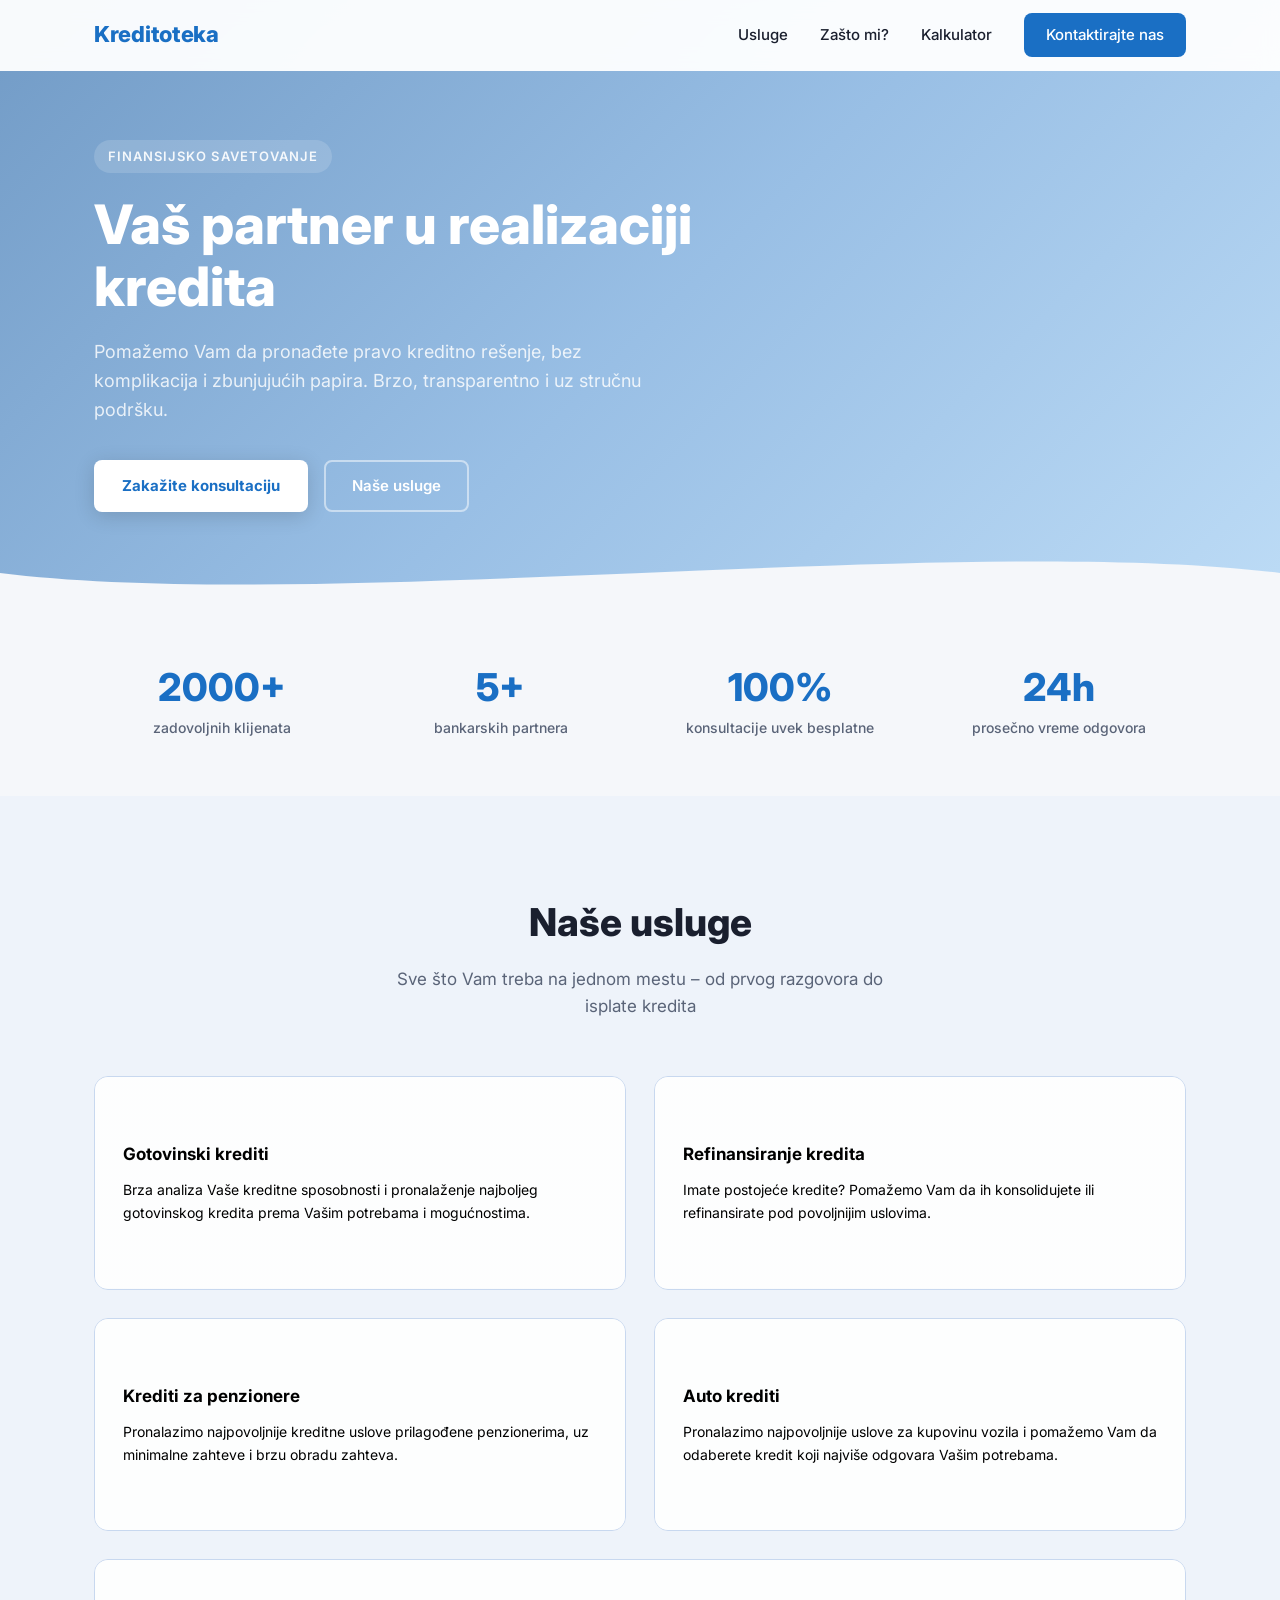
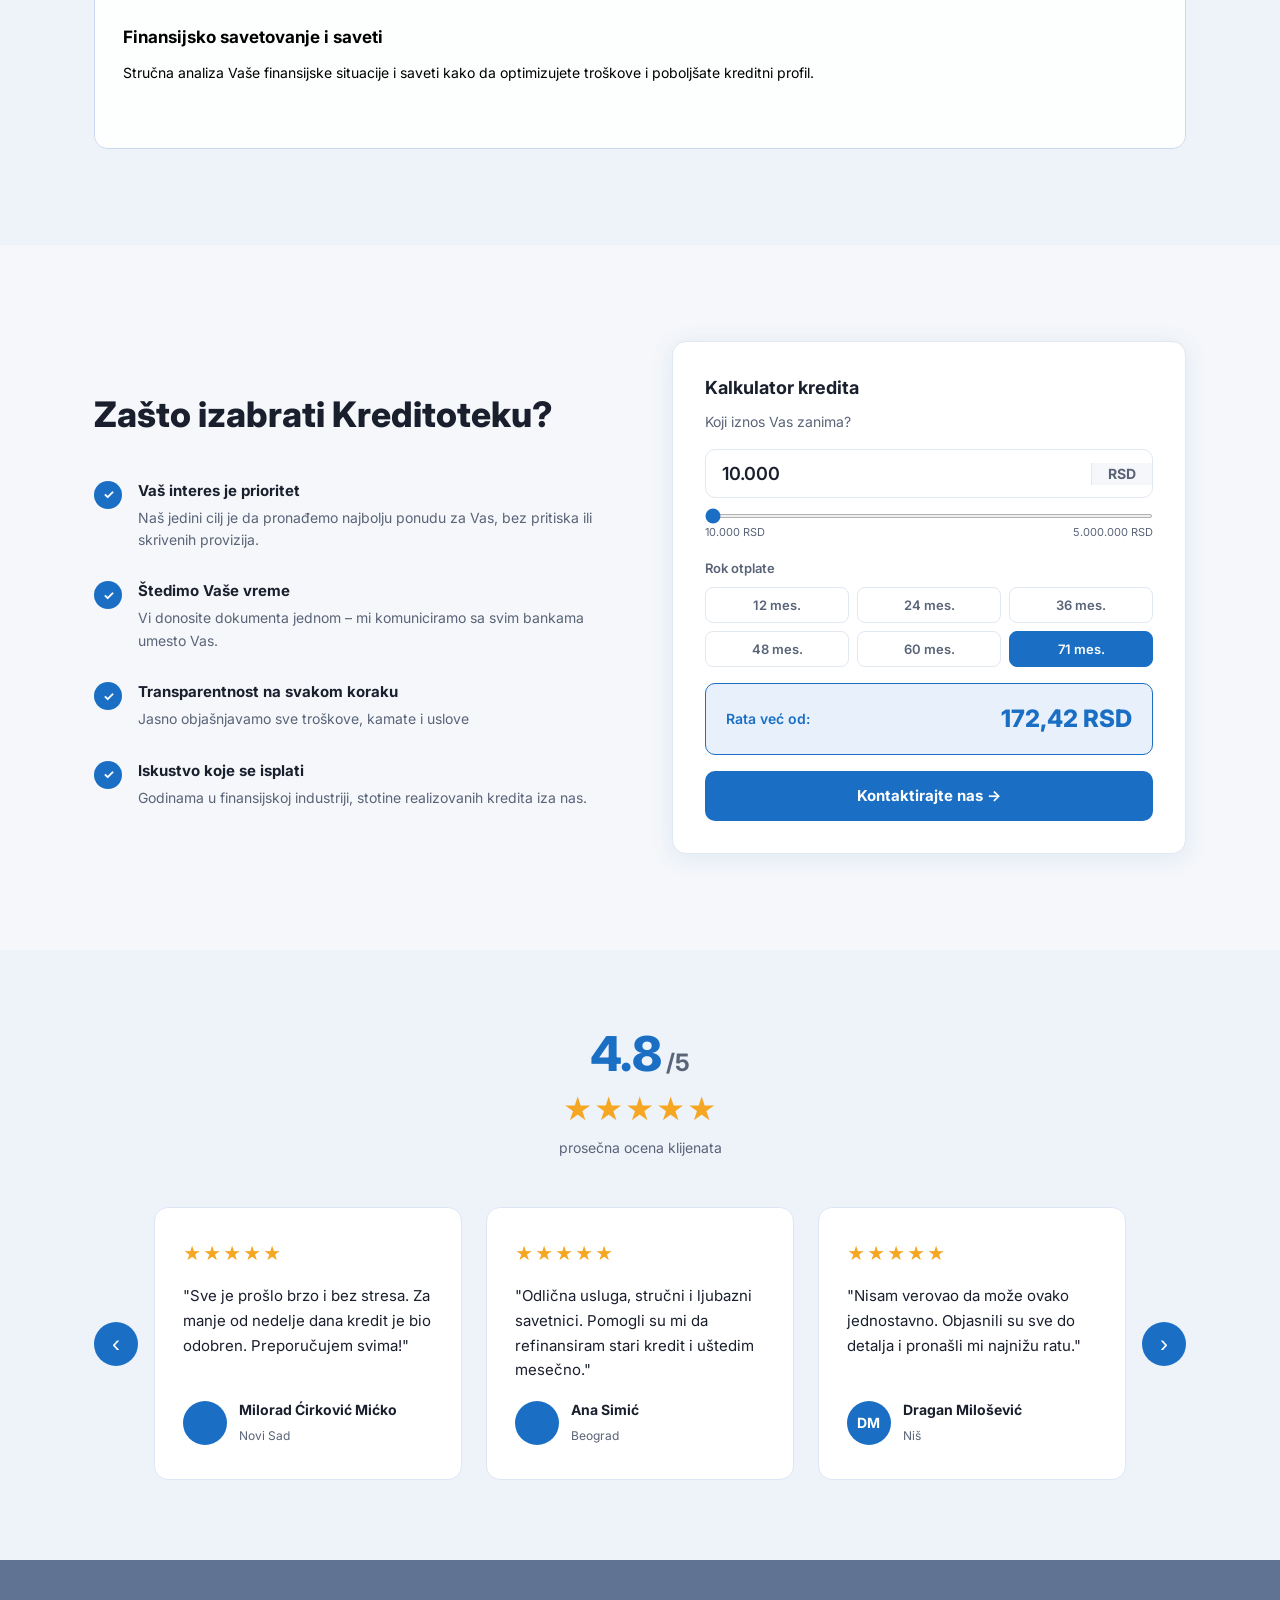
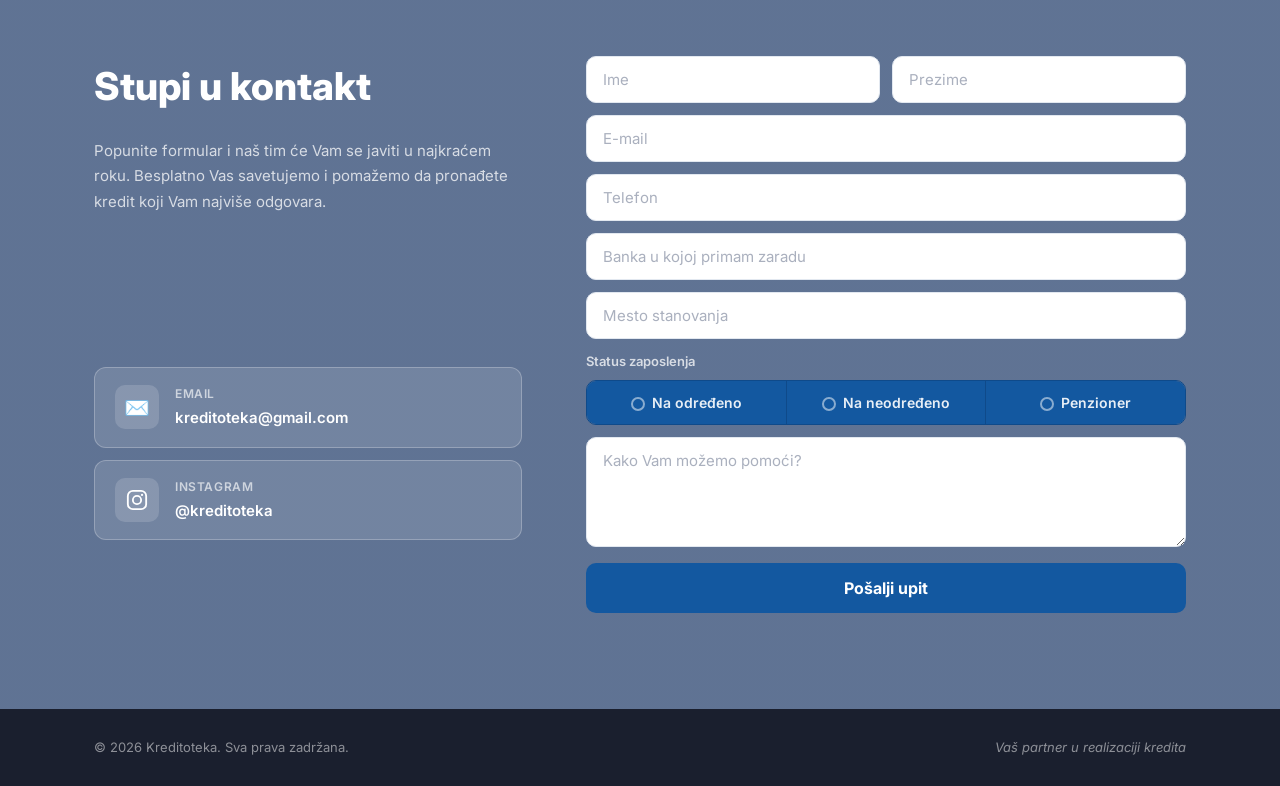
==== commit f864a37e: "fix: responsive poboljsanja za mobilni prikaz - recenzije karusel prilagodjen mobilnom (1 kartica) -" ====
--- a/index.html
+++ b/index.html
@@ -270,28 +270,6 @@
       <div class="kontakt-left">
         <h2>Stupi u kontakt</h2>
         <p>Popunite formular i naš tim će Vam se javiti u najkraćem roku. Besplatno Vas savetujemo i pomažemo da pronađete kredit koji Vam najviše odgovara.</p>
-        <div class="kontakt-kartice">
-          <a href="mailto:kreditoteka@gmail.com" class="kontakt-kartica">
-            <div class="kontakt-kartica-ikona">✉️</div>
-            <div>
-              <strong>Email</strong>
-              <span>kreditoteka@gmail.com</span>
-            </div>
-          </a>
-          <a href="https://www.instagram.com/kreditoteka" target="_blank" rel="noopener noreferrer" class="kontakt-kartica">
-            <div class="kontakt-kartica-ikona">
-              <svg width="22" height="22" viewBox="0 0 24 24" fill="none" xmlns="http://www.w3.org/2000/svg">
-                <rect x="2" y="2" width="20" height="20" rx="5.5" stroke="currentColor" stroke-width="2"/>
-                <circle cx="12" cy="12" r="4.5" stroke="currentColor" stroke-width="2"/>
-                <circle cx="17.5" cy="6.5" r="1.25" fill="currentColor"/>
-              </svg>
-            </div>
-            <div>
-              <strong>Instagram</strong>
-              <span>@kreditoteka</span>
-            </div>
-          </a>
-        </div>
       </div>
       <div class="kontakt-right">
         <form class="forma" id="kontaktForma" action="https://formspree.io/f/xwvdvnja" method="POST">
@@ -315,6 +293,28 @@
           <button type="submit" class="btn-forma">Pošalji upit</button>
         </form>
       </div>
+      <div class="kontakt-kartice">
+          <a href="mailto:kreditoteka@gmail.com" class="kontakt-kartica">
+            <div class="kontakt-kartica-ikona">✉️</div>
+            <div>
+              <strong>Email</strong>
+              <span>kreditoteka@gmail.com</span>
+            </div>
+          </a>
+          <a href="https://www.instagram.com/kreditoteka" target="_blank" rel="noopener noreferrer" class="kontakt-kartica">
+            <div class="kontakt-kartica-ikona">
+              <svg width="22" height="22" viewBox="0 0 24 24" fill="none" xmlns="http://www.w3.org/2000/svg">
+                <rect x="2" y="2" width="20" height="20" rx="5.5" stroke="currentColor" stroke-width="2"/>
+                <circle cx="12" cy="12" r="4.5" stroke="currentColor" stroke-width="2"/>
+                <circle cx="17.5" cy="6.5" r="1.25" fill="currentColor"/>
+              </svg>
+            </div>
+            <div>
+              <strong>Instagram</strong>
+              <span>@kreditoteka</span>
+            </div>
+          </a>
+        </div>
     </div>
   </section>
 
@@ -428,11 +428,14 @@
     const next = document.querySelector('.karusel-next');
     const total = origCards.length;
 
-    // kloniramo kartice pre i posle za beskonacni loop
     origCards.forEach(c => track.appendChild(c.cloneNode(true)));
     origCards.forEach(c => track.insertBefore(c.cloneNode(true), track.firstChild));
 
-    let idx = total; // startujemo od originalnih (posle prvih klonova)
+    let idx = total;
+
+    function visibleCount() {
+      return window.innerWidth <= 640 ? 1 : 3;
+    }
 
     function cardWidth() {
       return track.children[0].offsetWidth + 24;
--- a/style.css
+++ b/style.css
@@ -171,7 +171,7 @@
   margin-bottom: 20px;
 }
 .hero h1 .accent {
-  color: var(--blue);
+  color: var(--white);
 }
 .hero-sub {
   font-size: 18px;
@@ -716,11 +716,17 @@
   line-height: 1.7;
   margin-bottom: 16px;
 }
+.kontakt-right {
+  grid-column: 2;
+  grid-row: 1 / 3;
+}
 .kontakt-kartice {
   display: flex;
   flex-direction: column;
   gap: 12px;
-  margin-top: 24px;
+  margin-top: 0;
+  grid-column: 1;
+  grid-row: 2;
 }
 .kontakt-kartica {
   display: flex;
@@ -900,6 +906,8 @@
 
   /* Hero */
   .hero { padding: 100px 0 70px; }
+  .hero-sub { display: none; }
+  .hero h1 { margin-top: 80px; }
   .hero-content { flex-direction: column-reverse; align-items: center; text-align: center; gap: 24px; }
   .hero-text { max-width: 100%; }
   .hero-logo img { width: 160px; height: 160px; }
@@ -927,6 +935,10 @@
   .kontakt { padding: 64px 0; }
   .kontakt-cards { flex-direction: column; align-items: center; }
   .k-card { width: 100%; max-width: 100%; padding: 28px 24px; }
+  .kontakt-inner-new { display: flex; flex-direction: column; }
+  .kontakt-left { order: 0; }
+  .kontakt-right { order: 1; }
+  .kontakt-kartice { order: 2; margin-top: 24px; grid-column: unset; grid-row: unset; }
 
   /* Footer */
   .footer-inner { flex-direction: column; text-align: center; gap: 4px; }
@@ -934,4 +946,10 @@
   /* General */
   .section-header { margin-bottom: 36px; }
   .section-header p { font-size: 15px; }
-}
+
+  /* Recenzije */
+  .recenzije { padding: 56px 0; }
+  .karusel-wrapper { gap: 8px; }
+  .karusel-btn { width: 36px; height: 36px; font-size: 1.2rem; flex-shrink: 0; }
+  .recenzija-kartica { min-width: calc(100% - 0px); padding: 24px 20px; }
+}
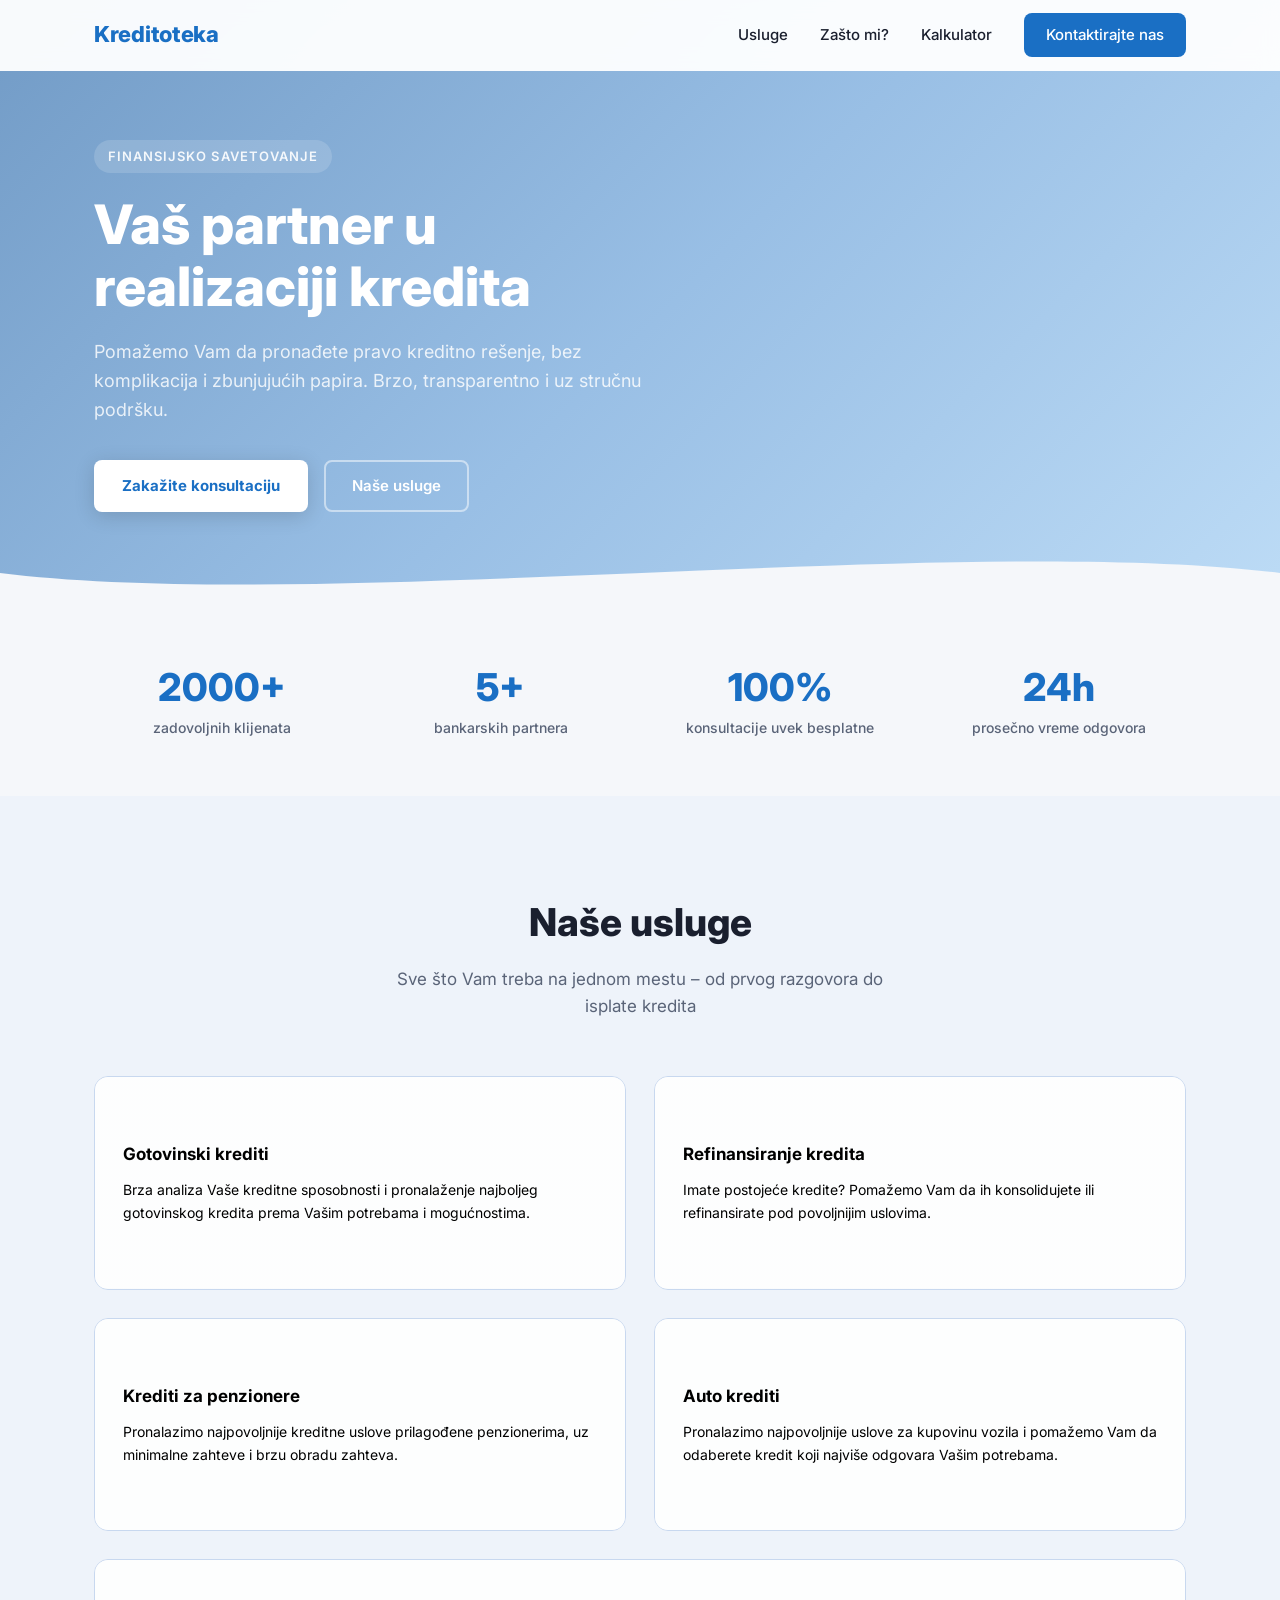
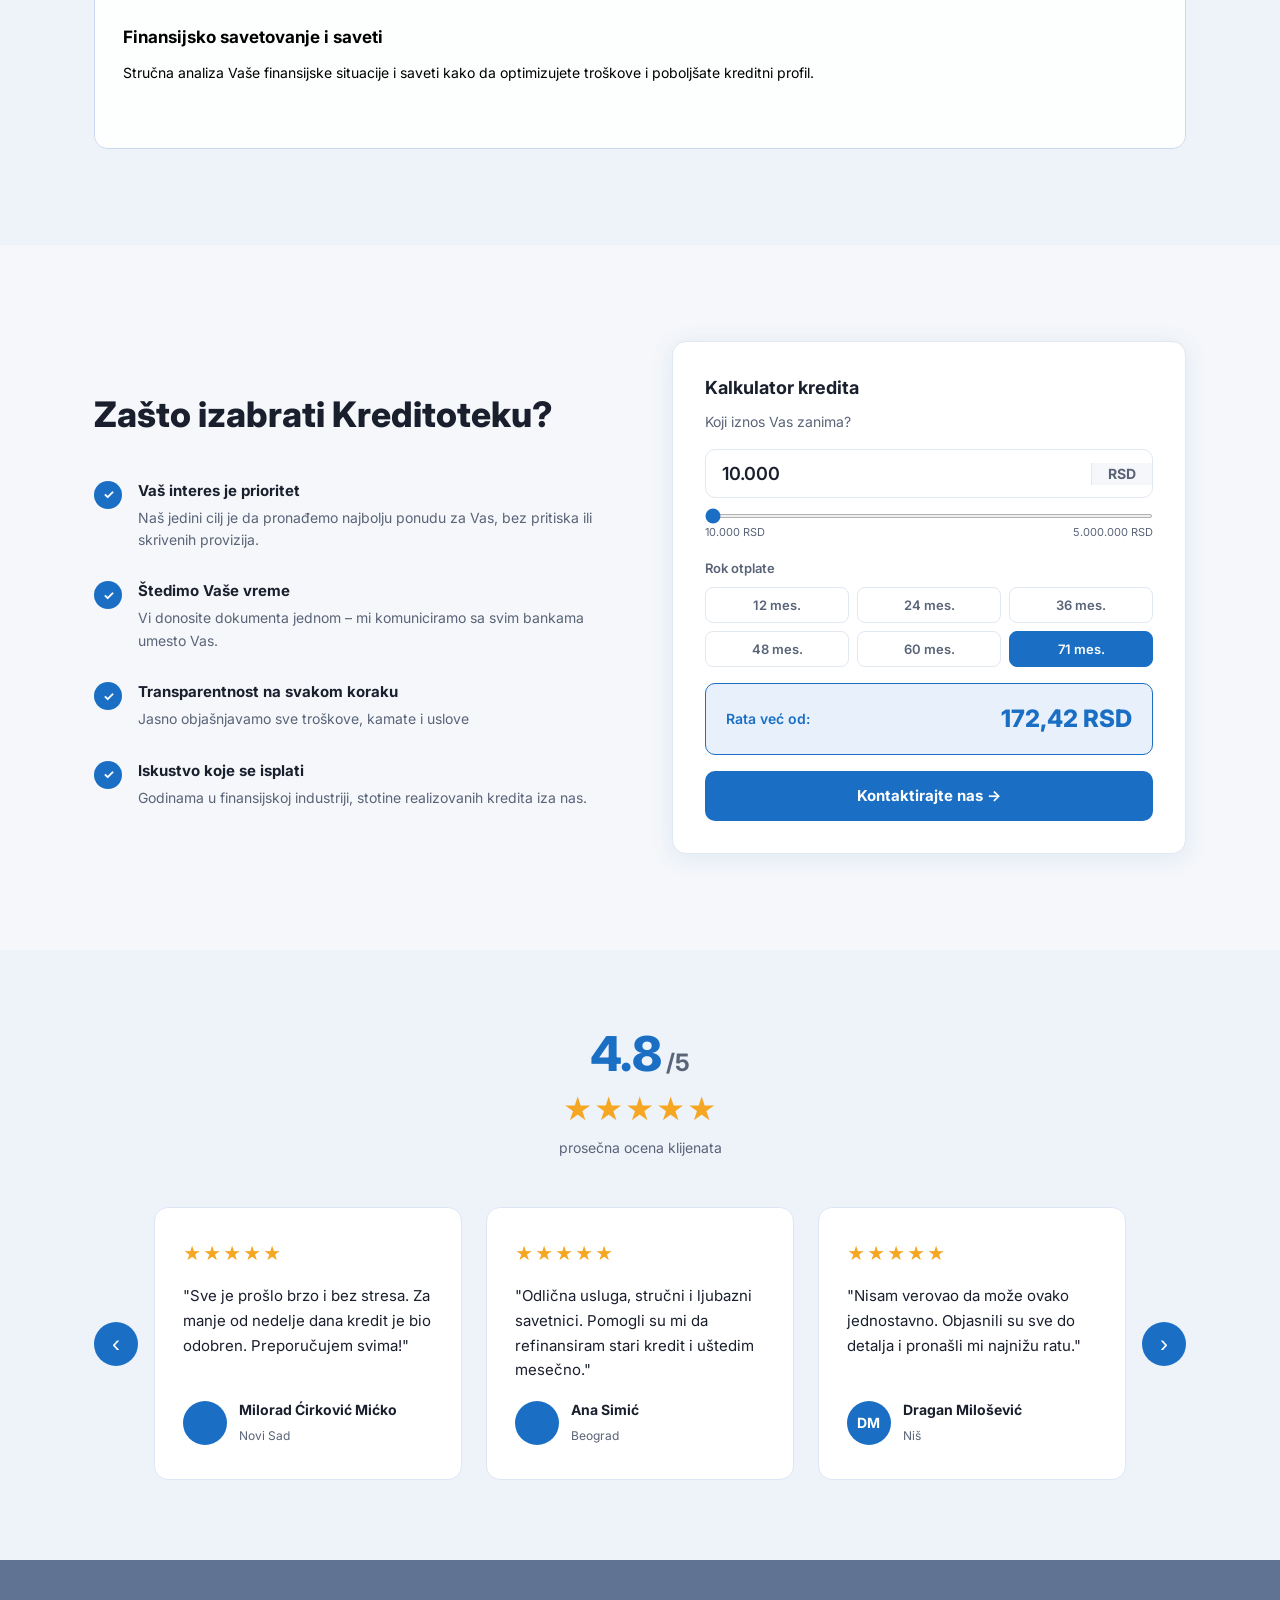
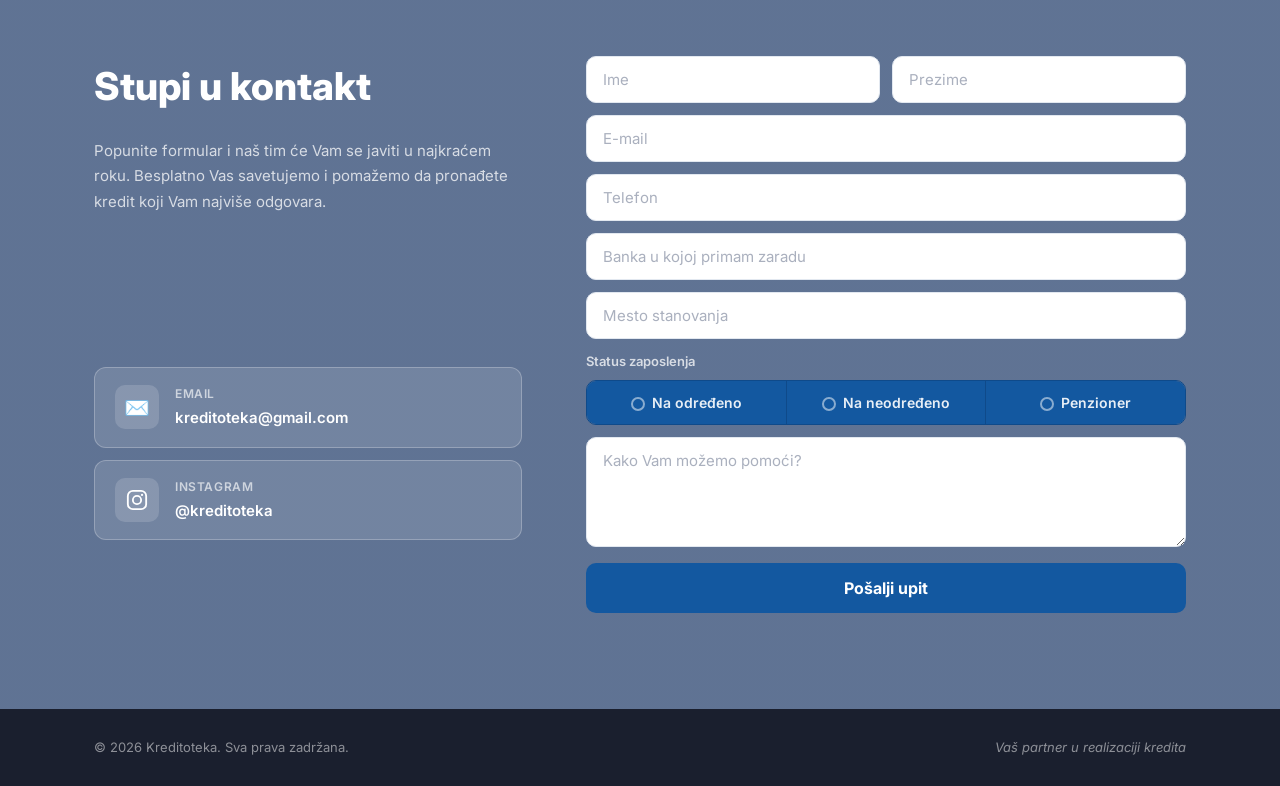
==== commit e4046a00: "fix: hero h1 prelom u 2 reda na mobilnom Co-Authored-By: Claude Sonnet 4.6 <noreply@anthropic.com>" ====
--- a/index.html
+++ b/index.html
@@ -6,6 +6,7 @@
   <title>Kreditoteka – Vaš partner u realizaciji kredita</title>
   <meta name="description" content="Kreditoteka – stručno finansijsko savetovanje i podrška pri podizanju kredita." />
   <link rel="stylesheet" href="style.css" />
+  <link rel="icon" type="image/svg+xml" href="data:image/svg+xml,<svg xmlns='http://www.w3.org/2000/svg' viewBox='0 0 32 32'><rect width='32' height='32' rx='8' fill='%231a6fc4'/><text x='50%25' y='50%25' dominant-baseline='central' text-anchor='middle' font-family='Inter,Arial,sans-serif' font-weight='800' font-size='20' fill='white'>K</text></svg>" />
   <link rel="preconnect" href="https://fonts.googleapis.com" />
   <link rel="preconnect" href="https://fonts.gstatic.com" crossorigin />
   <link href="https://fonts.googleapis.com/css2?family=Inter:wght@400;500;600;700;800&display=swap" rel="stylesheet" />
@@ -41,7 +42,7 @@
     <div class="container hero-content">
       <div class="hero-text">
         <span class="hero-tag">Finansijsko savetovanje</span>
-        <h1>Vaš partner u realizaciji<br /><span class="accent">kredita</span></h1>
+        <h1>Vaš partner u<br />realizaciji <span class="accent">kredita</span></h1>
         <p class="hero-sub">Pomažemo Vam da pronađete pravo kreditno rešenje, bez komplikacija i zbunjujućih papira. Brzo, transparentno i uz stručnu podršku.</p>
         <div class="hero-cta">
           <a href="#kontakt" class="btn-primary">Zakažite konsultaciju</a>
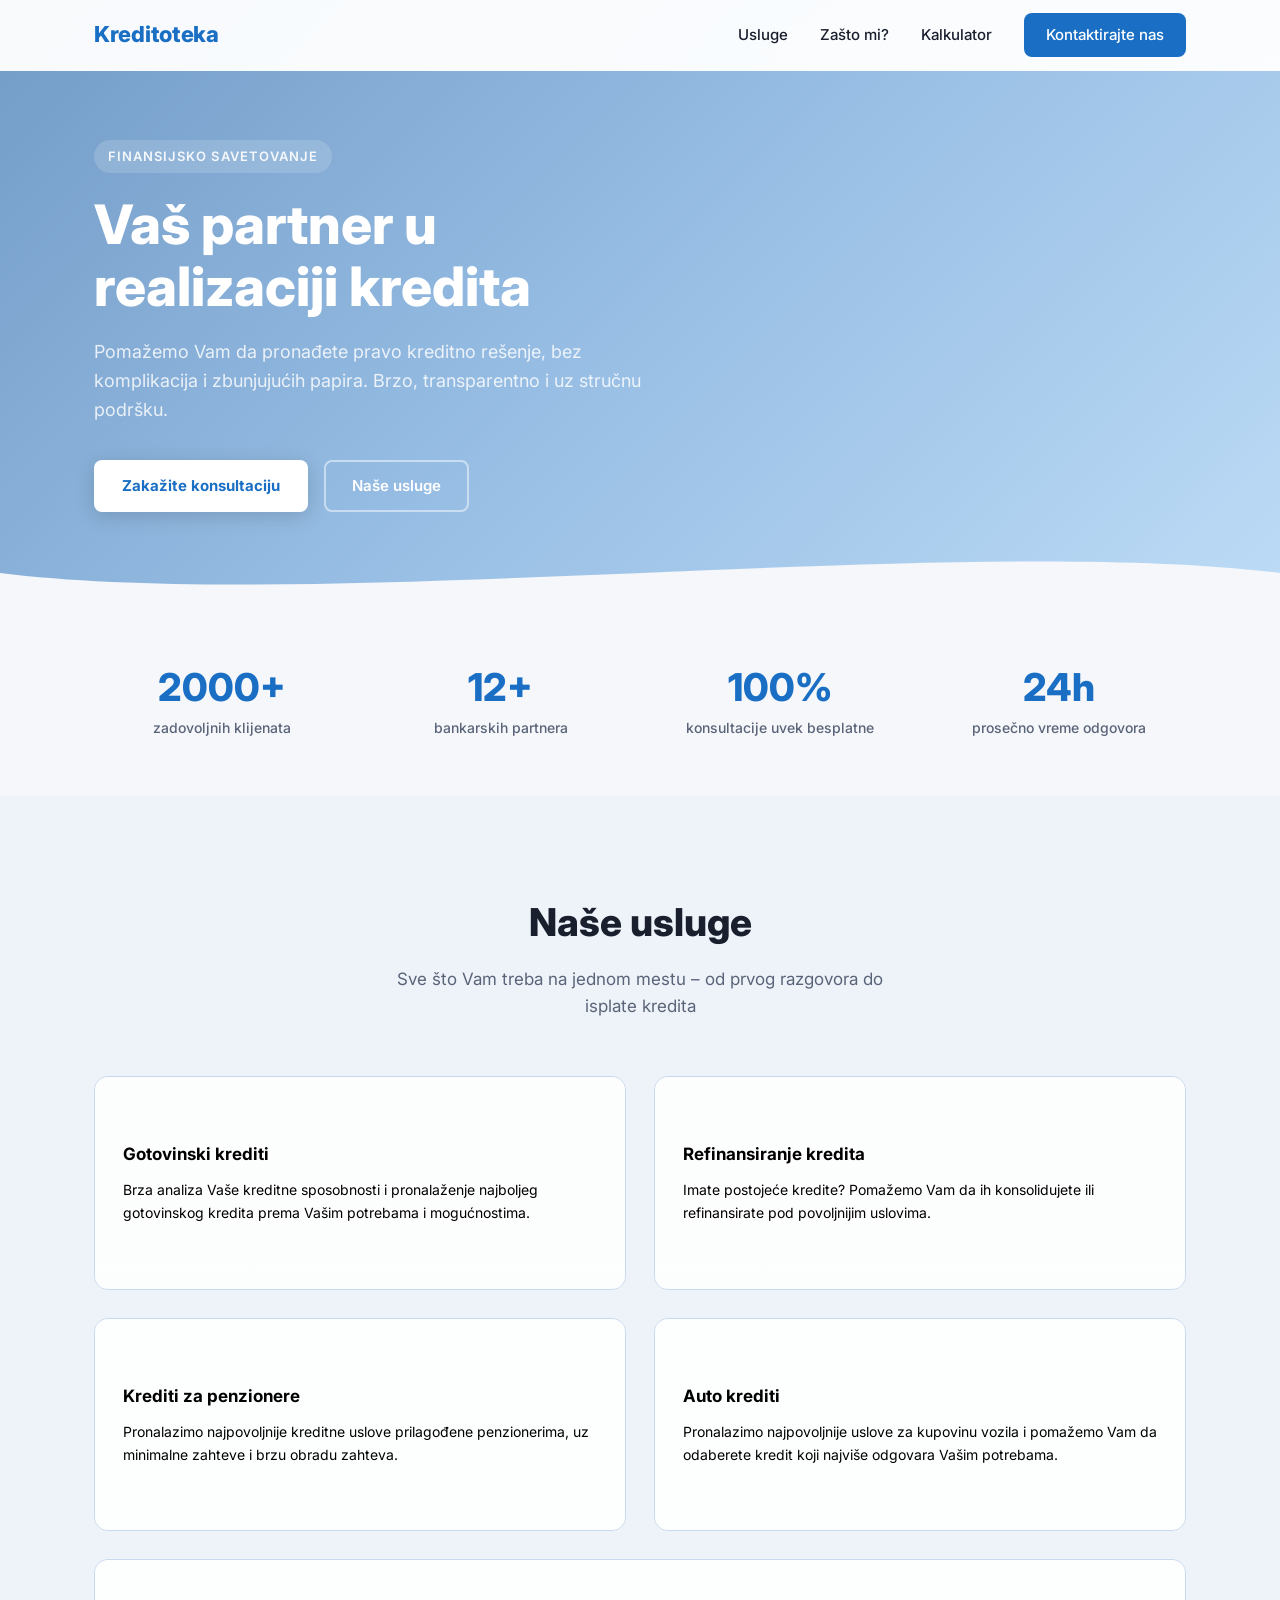
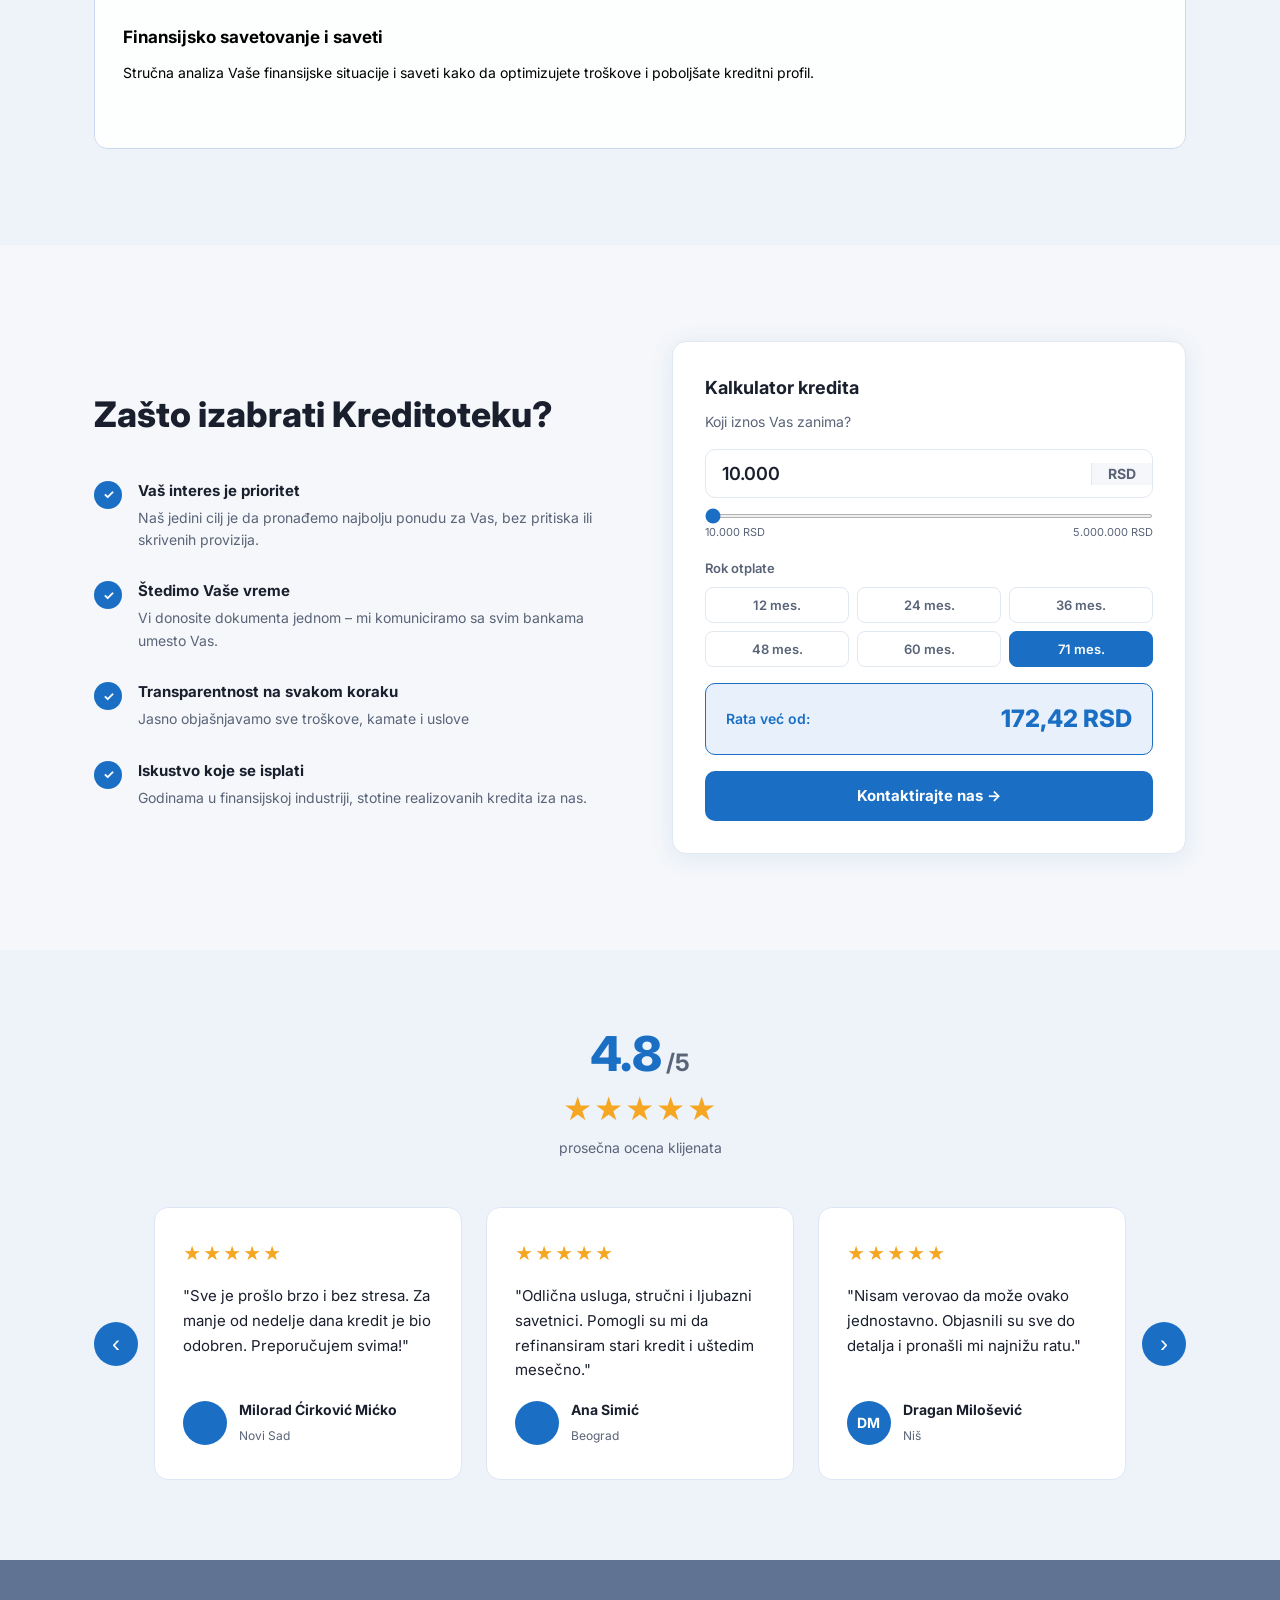
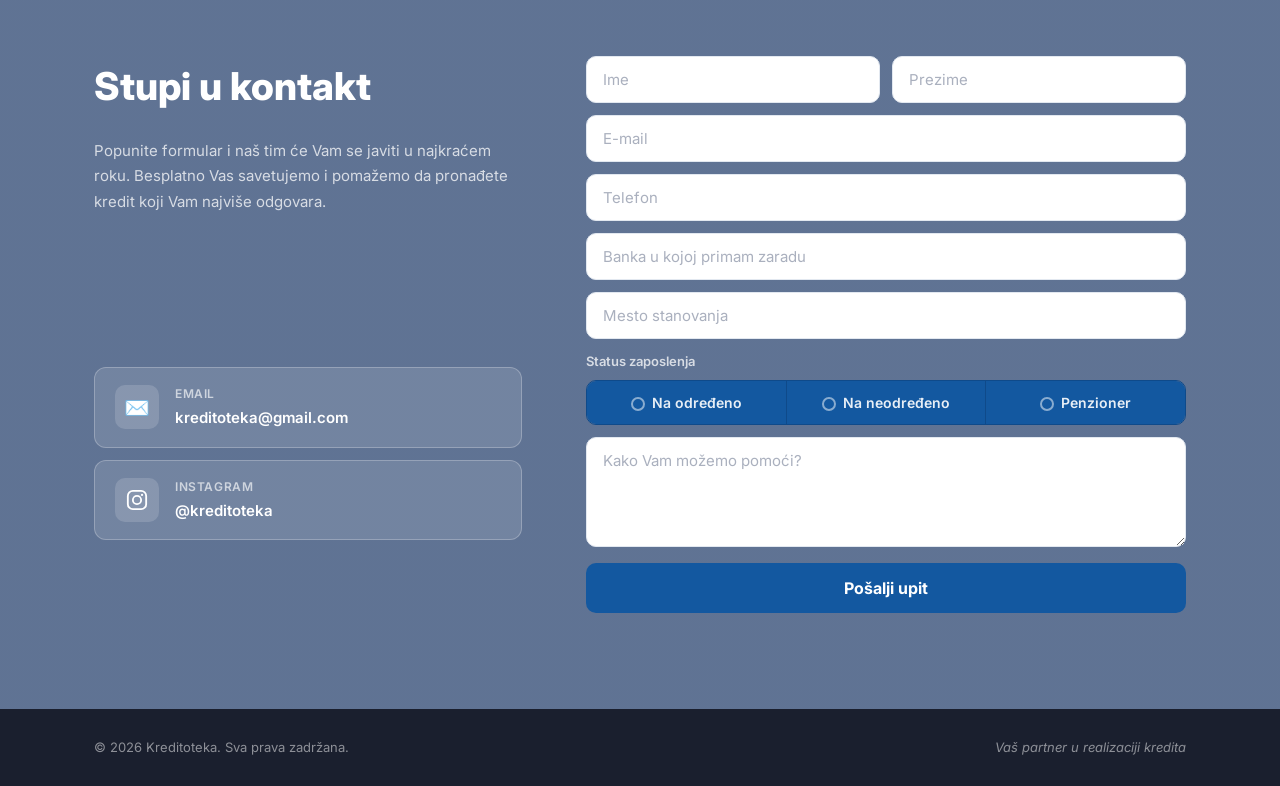
==== commit ac7550f2: "fix: 5+ banaka -> 12+ banaka Co-Authored-By: Claude Sonnet 4.6 <noreply@anthropic.com>" ====
--- a/index.html
+++ b/index.html
@@ -65,7 +65,7 @@
         <span>zadovoljnih klijenata</span>
       </div>
       <div class="stat">
-        <strong>5+</strong>
+        <strong>12+</strong>
         <span>bankarskih partnera</span>
       </div>
       <div class="stat">
